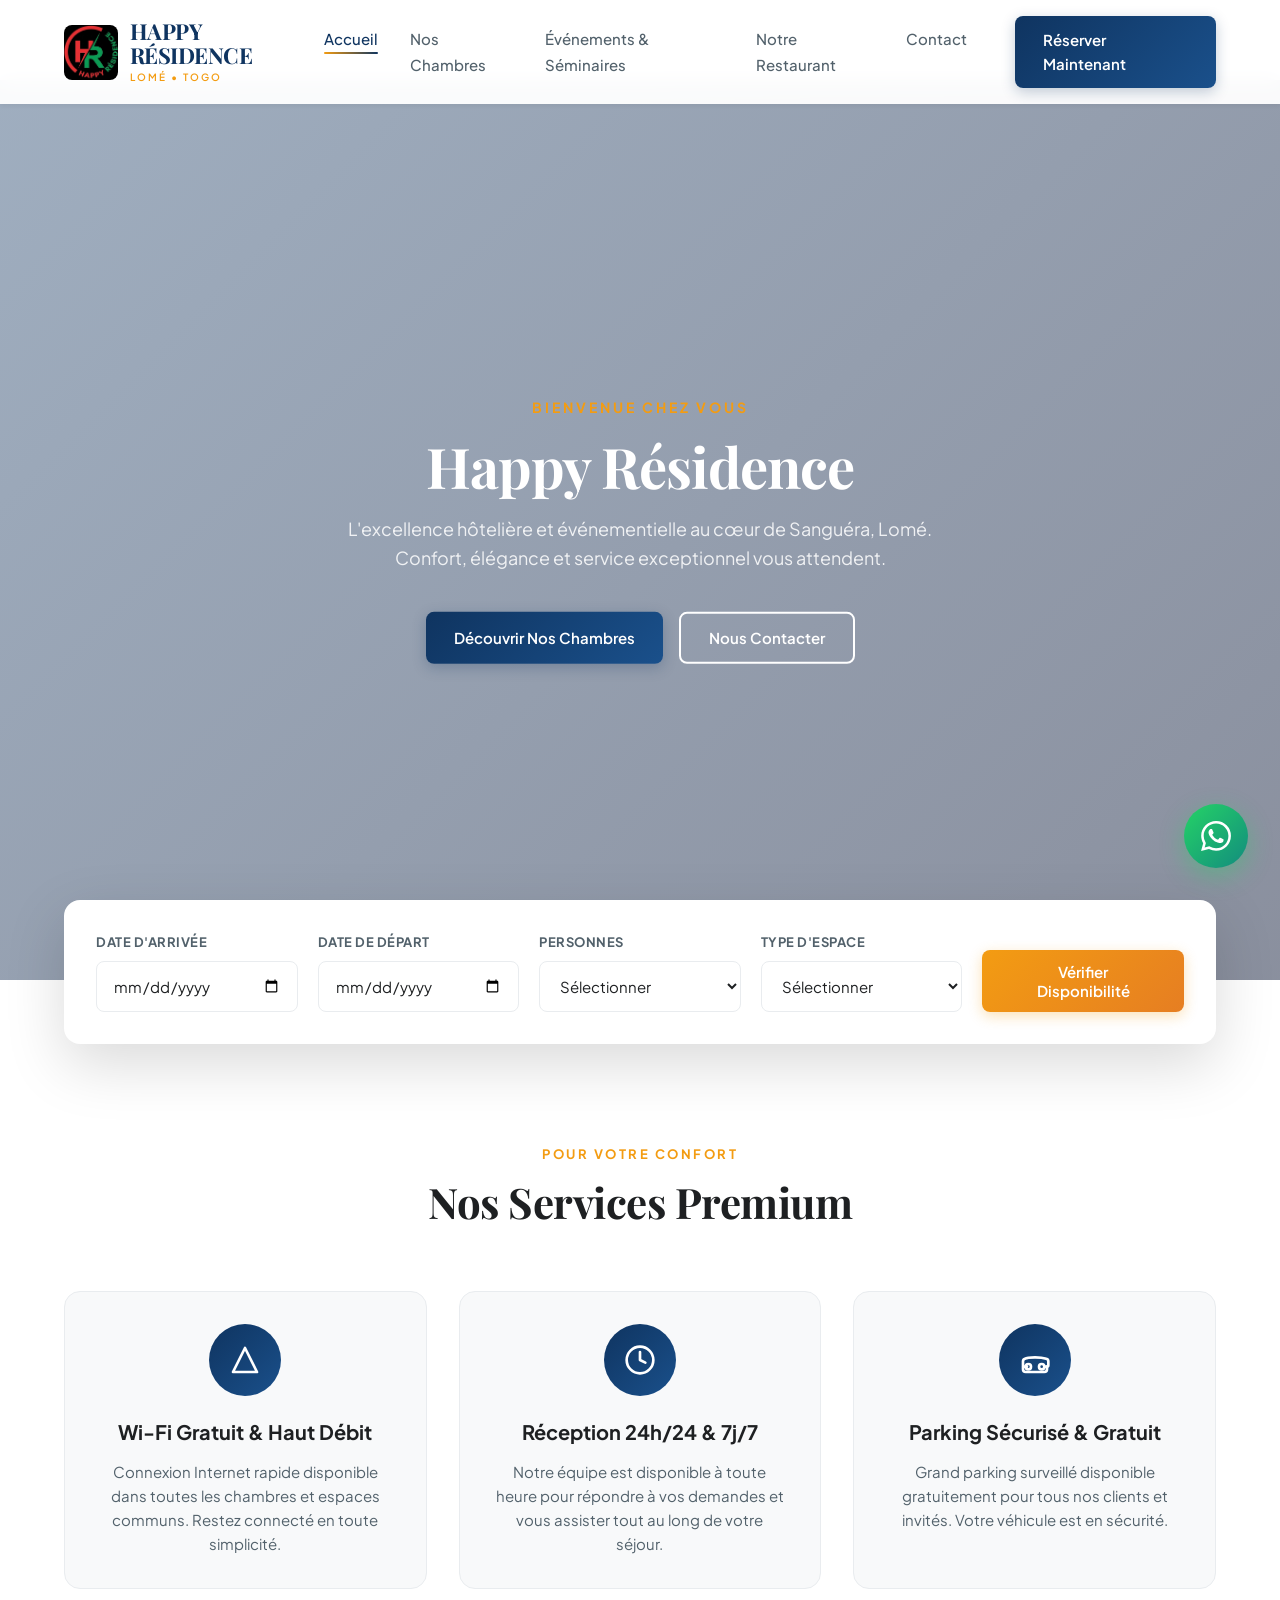
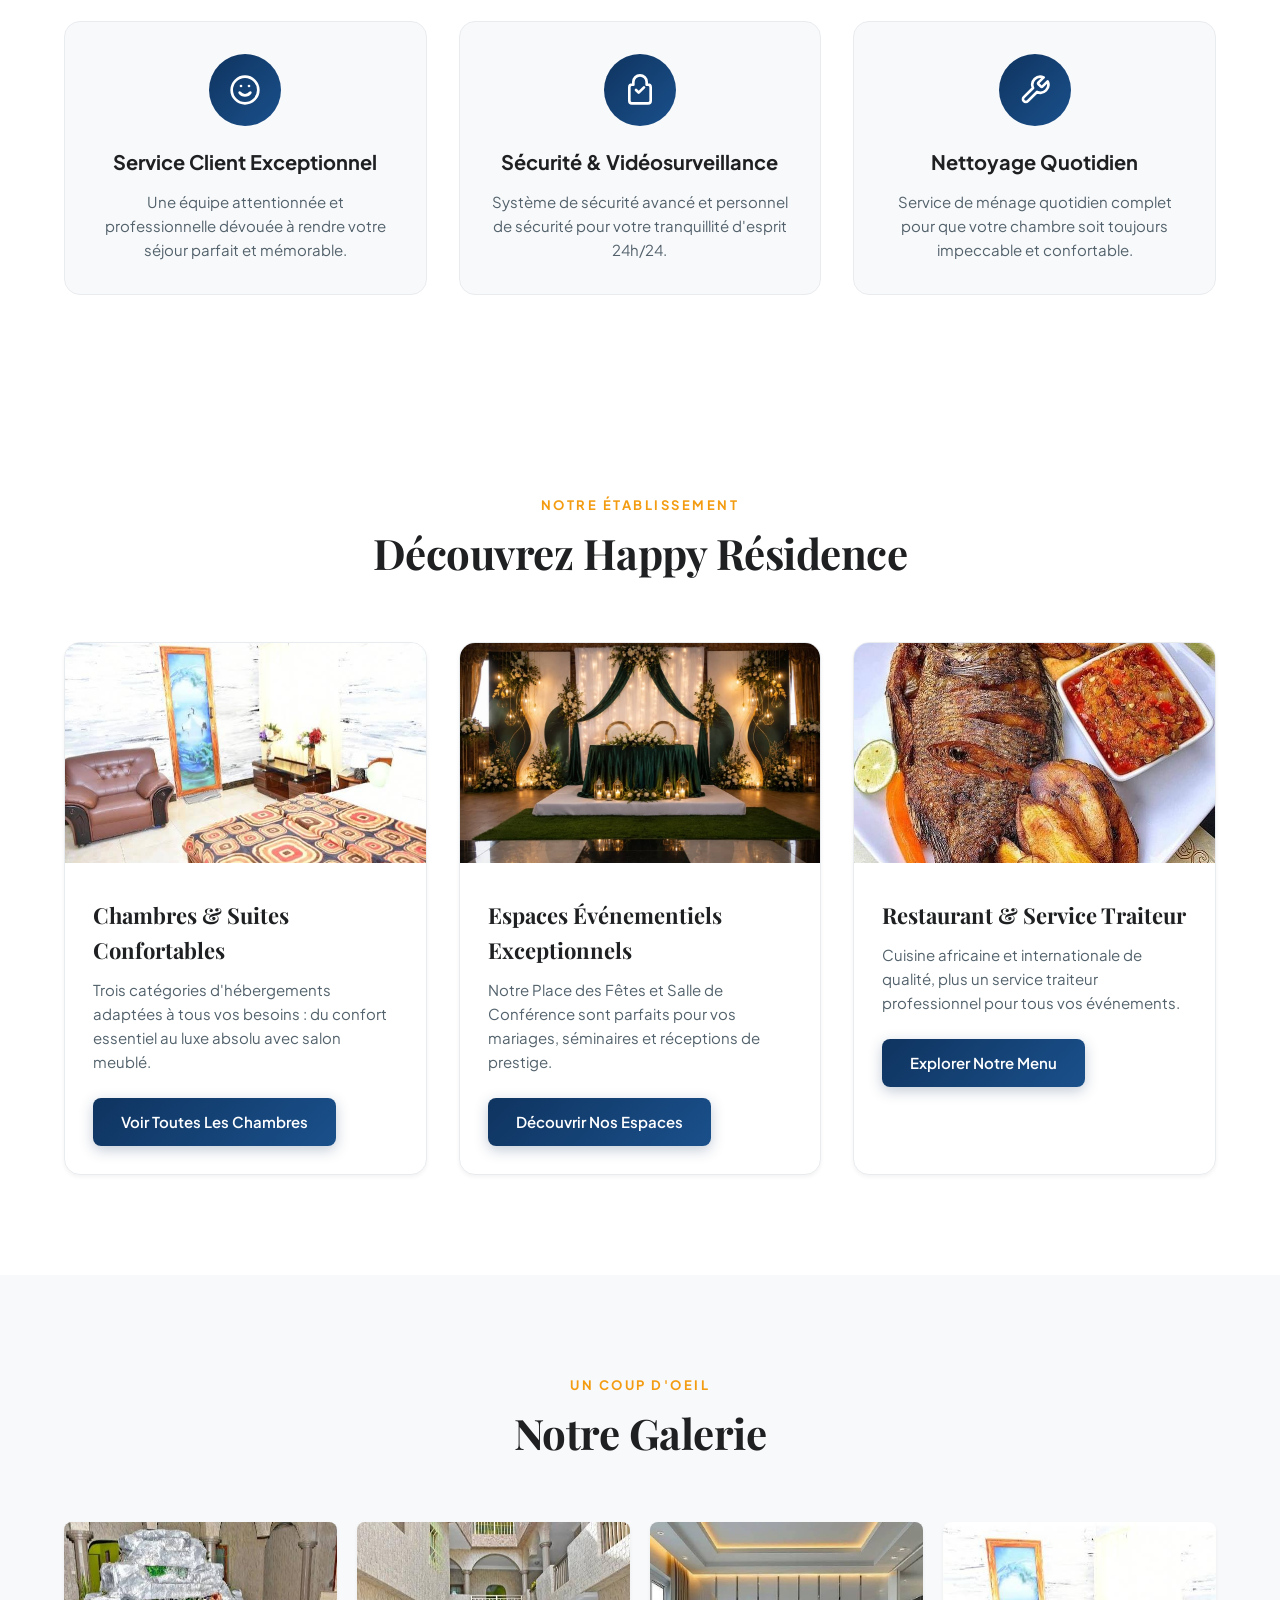
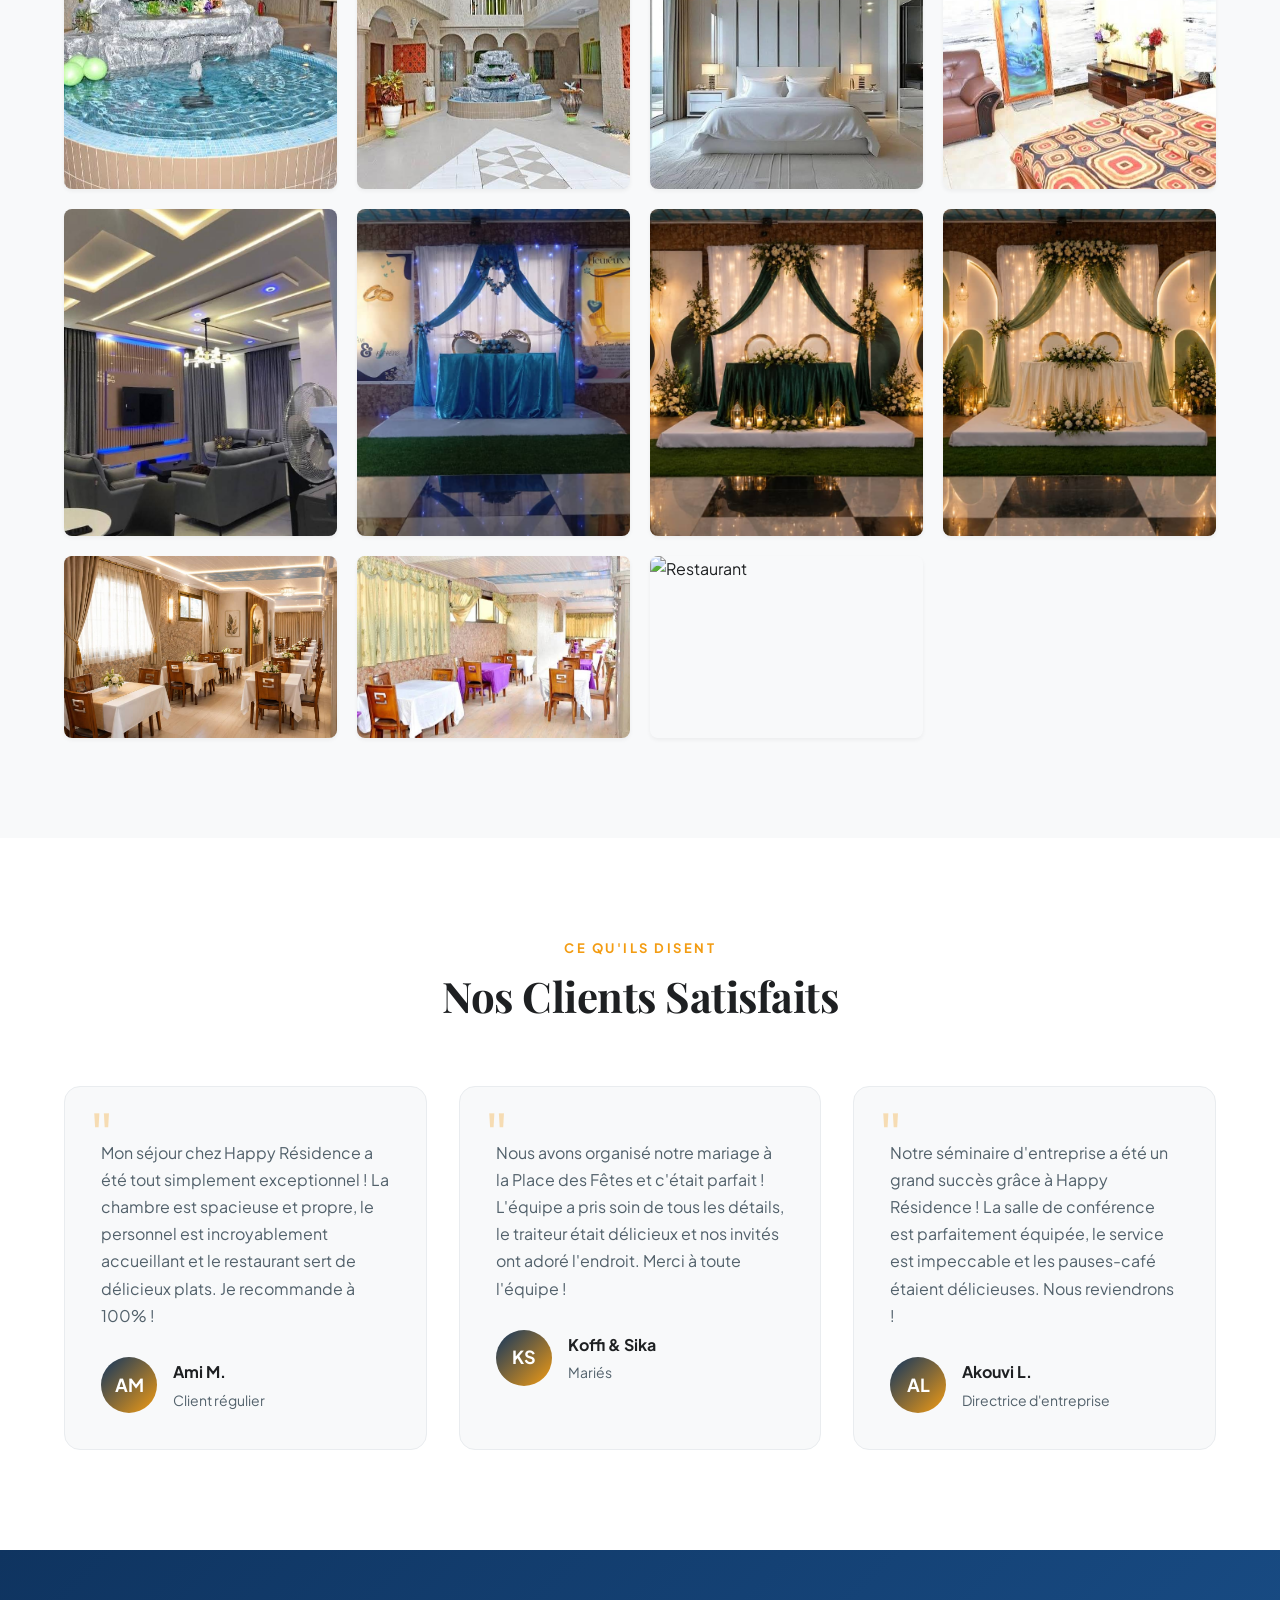
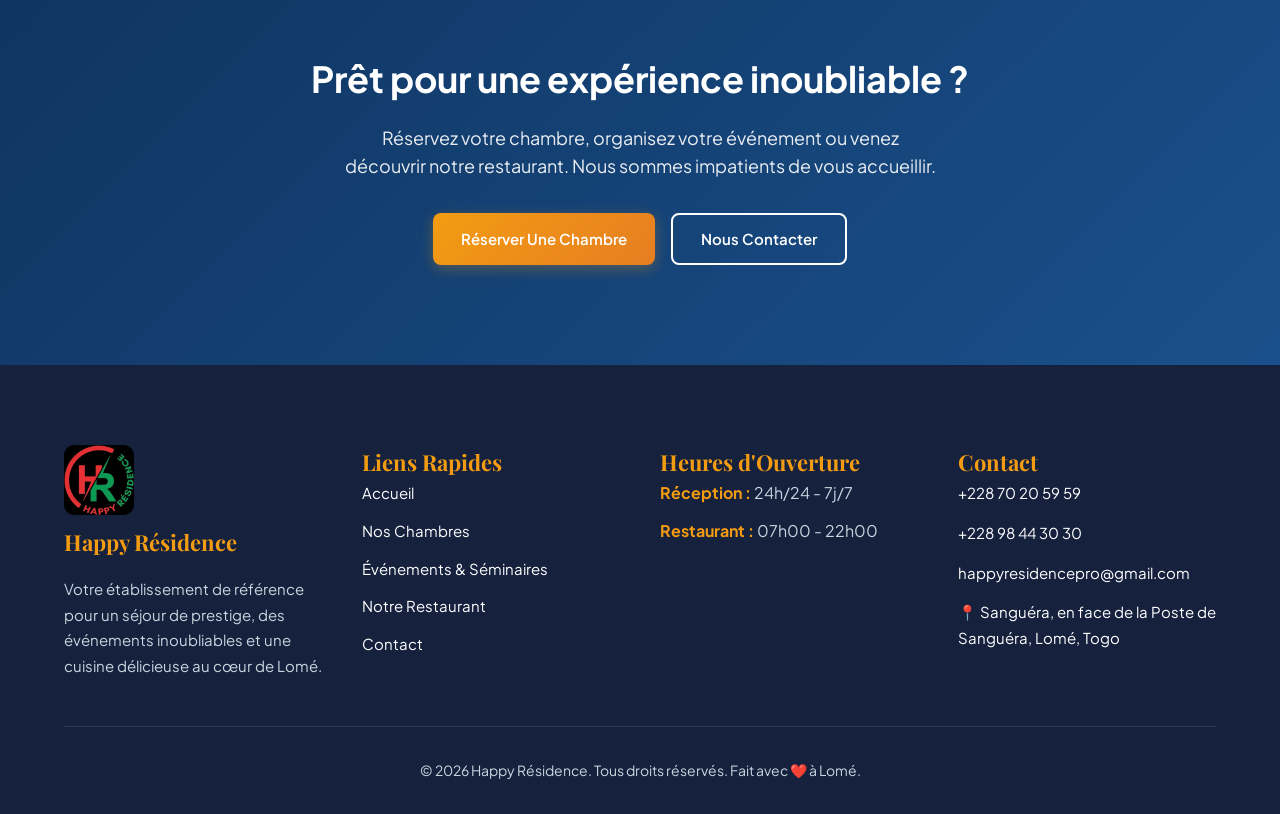
==== index.html @ ac266f94 "Initial commit: Happy Residence website project" ====
<!DOCTYPE html>
<html lang="fr">
<head>
    <meta charset="UTF-8">
    <meta name="viewport" content="width=device-width, initial-scale=1.0">
    <title>Happy Résidence - Hôtel & Complexe Événementiel | Lomé, Togo</title>
    <meta name="description" content="Happy Résidence : votre établissement de prestige à Lomé, Sanguéra. Chambres confortables, espaces événementiels, restaurant et traiteur professionnel.">
    
    <link rel="preconnect" href="https://fonts.googleapis.com">
    <link rel="preconnect" href="https://fonts.gstatic.com" crossorigin>
    <link href="https://fonts.googleapis.com/css2?family=Playfair+Display:wght@400;500;600;700&family=Plus+Jakarta+Sans:wght=300;400;500;600;700&display=swap" rel="stylesheet">
    
    <link rel="stylesheet" href="css/style.css">
    <link rel="stylesheet" href="css/responsive.css">
</head>
<body>
    <header class="header">
        <div class="container">
            <div class="header-content">
                <a href="index.html" class="logo">
                    <img src="img/logo.jpeg" alt="Happy Résidence Logo" class="logo-img">
                    <div class="logo-text">
                        <h1 class="logo-title">HAPPY RÉSIDENCE</h1>
                        <p class="logo-subtitle">LOMÉ • TOGO</p>
                    </div>
                </a>
                
                <nav class="nav">
                    <ul class="nav-list">
                        <li><a href="index.html" class="nav-link active">Accueil</a></li>
                        <li><a href="chambres.html" class="nav-link">Nos Chambres</a></li>
                        <li><a href="evenements.html" class="nav-link">Événements & Séminaires</a></li>
                        <li><a href="restaurant.html" class="nav-link">Notre Restaurant</a></li>
                        <li><a href="contact.html" class="nav-link">Contact</a></li>
                    </ul>
                    <a href="chambres.html" class="btn btn-primary">Réserver Maintenant</a>
                </nav>
                
                <button class="burger-btn" id="burgerBtn" aria-label="Menu">
                    <span></span>
                    <span></span>
                    <span></span>
                </button>
            </div>
        </div>
        
        <div class="mobile-menu" id="mobileMenu">
            <nav class="mobile-nav">
                <ul class="mobile-nav-list">
                    <li><a href="index.html" class="mobile-nav-link active">Accueil</a></li>
                    <li><a href="chambres.html" class="mobile-nav-link">Nos Chambres</a></li>
                    <li><a href="evenements.html" class="mobile-nav-link">Événements & Séminaires</a></li>
                    <li><a href="restaurant.html" class="mobile-nav-link">Notre Restaurant</a></li>
                    <li><a href="contact.html" class="mobile-nav-link">Contact</a></li>
                </ul>
                <a href="chambres.html" class="btn btn-primary mobile-cta">Réserver Maintenant</a>
            </nav>
        </div>
    </header>

    <section class="hero">
        <div class="hero-overlay"></div>
        <video autoplay muted loop playsinline class="hero-bg">
            <source src="video/videofont.mp4" type="video/mp4">
        </video>
        
        <div class="hero-content">
            <div class="container">
                <p class="hero-subtitle">Bienvenue chez vous</p>
                <h2 class="hero-title">Happy Résidence</h2>
                <p class="hero-description">L'excellence hôtelière et événementielle au cœur de Sanguéra, Lomé. Confort, élégance et service exceptionnel vous attendent.</p>
                <div class="hero-buttons">
                    <a href="chambres.html" class="btn btn-primary">Découvrir Nos Chambres</a>
                    <a href="contact.html" class="btn btn-outline light">Nous Contacter</a>
                </div>
            </div>
        </div>
    </section>

    <section class="booking-bar">
        <div class="container">
            <form id="bookingForm" class="booking-form">
                <div class="form-group">
                    <label for="arrival">Date d'arrivée</label>
                    <input type="date" id="arrival" name="arrival" required>
                </div>
                <div class="form-group">
                    <label for="departure">Date de départ</label>
                    <input type="date" id="departure" name="departure" required>
                </div>
                <div class="form-group">
                    <label for="guests">Personnes</label>
                    <select id="guests" name="guests" required>
                        <option value="">Sélectionner</option>
                        <option value="1">1 Adulte</option>
                        <option value="2">2 Adultes</option>
                        <option value="3">3 Adultes</option>
                        <option value="4">4 Adultes</option>
                        <option value="famille">Famille</option>
                    </select>
                </div>
                <div class="form-group">
                    <label for="spaceType">Type d'espace</label>
                    <select id="spaceType" name="spaceType" required>
                        <option value="">Sélectionner</option>
                        <option value="Chambre Ventilée">Chambre Ventilée</option>
                        <option value="Chambre Climatisée">Chambre Climatisée</option>
                        <option value="Salon Meublé">Salon Meublé</option>
                        <option value="Salle de Conférence">Salle de Conférence</option>
                        <option value="Place des Fêtes">Place des Fêtes</option>
                    </select>
                </div>
                <button type="submit" class="btn btn-accent">Vérifier Disponibilité</button>
            </form>
        </div>
    </section>

    <section class="services">
        <div class="container">
            <div class="section-header">
                <p class="section-subtitle">Pour votre confort</p>
                <h2 class="section-title">Nos Services Premium</h2>
            </div>
            
            <div class="services-grid">
                <article class="service-card fade-in">
                    <div class="service-icon-wrapper">
                        <svg class="service-icon-svg" viewBox="0 0 24 24" stroke-width="1.5" stroke-linecap="round" stroke-linejoin="round">
                            <path d="M12 3l9 18H3l9-18z"></path>
                        </svg>
                    </div>
                    <h3 class="service-title">Wi-Fi Gratuit & Haut Débit</h3>
                    <p class="service-text">Connexion Internet rapide disponible dans toutes les chambres et espaces communs. Restez connecté en toute simplicité.</p>
                </article>
                
                <article class="service-card fade-in">
                    <div class="service-icon-wrapper">
                        <svg class="service-icon-svg" viewBox="0 0 24 24" stroke-width="1.5" stroke-linecap="round" stroke-linejoin="round">
                            <circle cx="12" cy="12" r="10"></circle>
                            <polyline points="12 6 12 12 16 14"></polyline>
                        </svg>
                    </div>
                    <h3 class="service-title">Réception 24h/24 & 7j/7</h3>
                    <p class="service-text">Notre équipe est disponible à toute heure pour répondre à vos demandes et vous assister tout au long de votre séjour.</p>
                </article>
                
                <article class="service-card fade-in">
                    <div class="service-icon-wrapper">
                        <svg class="service-icon-svg" viewBox="0 0 24 24" stroke-width="1.5" stroke-linecap="round" stroke-linejoin="round">
                            <path d="M19 17h2c.6 0 1-.4 1-1v-3c0-.9-.7-1.7-1.5-1.9C18.7 10.5 16 10 12 10s-6.7.5-7.5 1.1c-.8.2-1.5 1-1.5 1.9v3c0 .6.4 1 1 1h2"></path>
                            <path d="M3 17v2c0 1.1.9 2 2 2h14c1.1 0 2-.9 2-2v-2"></path>
                            <circle cx="7" cy="17" r="2"></circle>
                            <circle cx="17" cy="17" r="2"></circle>
                        </svg>
                    </div>
                    <h3 class="service-title">Parking Sécurisé & Gratuit</h3>
                    <p class="service-text">Grand parking surveillé disponible gratuitement pour tous nos clients et invités. Votre véhicule est en sécurité.</p>
                </article>
                
                <article class="service-card fade-in">
                    <div class="service-icon-wrapper">
                        <svg class="service-icon-svg" viewBox="0 0 24 24" stroke-width="1.5" stroke-linecap="round" stroke-linejoin="round">
                            <circle cx="12" cy="12" r="10"></circle>
                            <path d="M8 14s1.5 2 4 2 4-2 4-2"></path>
                            <line x1="9" y1="9" x2="9.01" y2="9"></line>
                            <line x1="15" y1="9" x2="15.01" y2="9"></line>
                        </svg>
                    </div>
                    <h3 class="service-title">Service Client Exceptionnel</h3>
                    <p class="service-text">Une équipe attentionnée et professionnelle dévouée à rendre votre séjour parfait et mémorable.</p>
                </article>
                
                <article class="service-card fade-in">
                    <div class="service-icon-wrapper">
                        <svg class="service-icon-svg" viewBox="0 0 24 24" stroke-width="1.5" stroke-linecap="round" stroke-linejoin="round">
                            <path d="M18 8h-1V6c0-2.76-2.24-5-5-5S7 3.24 7 6v2H6c-1.1 0-2 .9-2 2v10c0 1.1.9 2 2 2h12c1.1 0 2-.9 2-2V10c0-1.1-.9-2-2-2z"></path>
                            <polyline points="9 12 11 14 15 10"></polyline>
                        </svg>
                    </div>
                    <h3 class="service-title">Sécurité & Vidéosurveillance</h3>
                    <p class="service-text">Système de sécurité avancé et personnel de sécurité pour votre tranquillité d'esprit 24h/24.</p>
                </article>
                
                <article class="service-card fade-in">
                    <div class="service-icon-wrapper">
                        <svg class="service-icon-svg" viewBox="0 0 24 24" stroke-width="1.5" stroke-linecap="round" stroke-linejoin="round">
                            <path d="M14.7 6.3a1 1 0 0 0 0 1.4l1.6 1.6a1 1 0 0 0 1.4 0l3.77-3.77a6 6 0 0 1-7.94 7.94l-6.91 6.91a2.12 2.12 0 0 1-3-3l6.91-6.91a6 6 0 0 1 7.94-7.94l-3.77 3.77z"></path>
                        </svg>
                    </div>
                    <h3 class="service-title">Nettoyage Quotidien</h3>
                    <p class="service-text">Service de ménage quotidien complet pour que votre chambre soit toujours impeccable et confortable.</p>
                </article>
            </div>
        </div>
    </section>

    <section class="home-features">
        <div class="container">
            <div class="section-header">
                <p class="section-subtitle">Notre établissement</p>
                <h2 class="section-title">Découvrez Happy Résidence</h2>
            </div>
            
            <div class="features-grid">
                <article class="feature-card fade-in">
                    <img src="img/galerie/chambre2.jpeg" alt="Hébergements confortables" class="feature-image" loading="lazy">
                    <div class="feature-content">
                        <h3 class="feature-title">Chambres & Suites Confortables</h3>
                        <p class="feature-description">Trois catégories d'hébergements adaptées à tous vos besoins : du confort essentiel au luxe absolu avec salon meublé.</p>
                        <a href="chambres.html" class="btn btn-primary">Voir Toutes Les Chambres</a>
                    </div>
                </article>

                <article class="feature-card fade-in">
                    <img src="img/galerie/place_deco2.jpeg" alt="Espaces événementiels" class="feature-image" loading="lazy">
                    <div class="feature-content">
                        <h3 class="feature-title">Espaces Événementiels Exceptionnels</h3>
                        <p class="feature-description">Notre Place des Fêtes et Salle de Conférence sont parfaits pour vos mariages, séminaires et réceptions de prestige.</p>
                        <a href="evenements.html" class="btn btn-primary">Découvrir Nos Espaces</a>
                    </div>
                </article>

                <article class="feature-card fade-in">
                    <img src="img/cuisine_afric/aloco+poisson.jpeg" alt="Restaurant et traiteur" class="feature-image" loading="lazy">
                    <div class="feature-content">
                        <h3 class="feature-title">Restaurant & Service Traiteur</h3>
                        <p class="feature-description">Cuisine africaine et internationale de qualité, plus un service traiteur professionnel pour tous vos événements.</p>
                        <a href="restaurant.html" class="btn btn-primary">Explorer Notre Menu</a>
                    </div>
                </article>
            </div>
        </div>
    </section>

    <section class="gallery-preview">
        <div class="container">
            <div class="section-header">
                <p class="section-subtitle">Un coup d'oeil</p>
                <h2 class="section-title">Notre Galerie</h2>
            </div>
            
            <div class="gallery-grid fade-in">
                <div class="gallery-item">
                    <img src="img/galerie/accueille1.jpeg" alt="Hall d'accueil" loading="lazy">
                </div>
                <div class="gallery-item">
                    <img src="img/galerie/accueille2.jpeg" alt="Vue intérieure" loading="lazy">
                </div>
                <div class="gallery-item">
                    <img src="img/galerie/chambre.jpeg" alt="Chambre simple" loading="lazy">
                </div>
                <div class="gallery-item">
                    <img src="img/galerie/chambre2.jpeg" alt="Chambre confort" loading="lazy">
                </div>
                <div class="gallery-item">
                    <img src="img/galerie/appart.jpeg" alt="Appartement" loading="lazy">
                </div>
                <div class="gallery-item">
                    <img src="img/galerie/place_deco.jpeg" alt="Espace décoré" loading="lazy">
                </div>
                <div class="gallery-item">
                    <img src="img/galerie/place_deco2.jpeg" alt="Espace événementiel" loading="lazy">
                </div>
                <div class="gallery-item">
                    <img src="img/galerie/place_deco3.jpeg" alt="Salle décorée" loading="lazy">
                </div>
                <div class="gallery-item">
                    <img src="img/galerie/place_deco4.jpeg" alt="Décoration événementiel" loading="lazy">
                </div>
                <div class="gallery-item">
                    <img src="img/galerie/place_event.jpeg" alt="Place des fêtes" loading="lazy">
                </div>
                <div class="gallery-item">
                    <img src="img/cuisine_afric/place_resto.jpeg" alt="Restaurant" loading="lazy">
                </div>
            </div>
        </div>
    </section>

    <section class="testimonials">
        <div class="container">
            <div class="section-header">
                <p class="section-subtitle">Ce qu'ils disent</p>
                <h2 class="section-title">Nos Clients Satisfaits</h2>
            </div>
            
            <div class="testimonials-grid">
                <article class="testimonial-card fade-in">
                    <div class="testimonial-quote">"</div>
                    <p class="testimonial-text">Mon séjour chez Happy Résidence a été tout simplement exceptionnel ! La chambre est spacieuse et propre, le personnel est incroyablement accueillant et le restaurant sert de délicieux plats. Je recommande à 100% !</p>
                    <div class="testimonial-author">
                        <div class="testimonial-avatar">AM</div>
                        <div class="testimonial-info">
                            <h4 class="testimonial-name">Ami M.</h4>
                            <p class="testimonial-role">Client régulier</p>
                        </div>
                    </div>
                </article>
                
                <article class="testimonial-card fade-in">
                    <div class="testimonial-quote">"</div>
                    <p class="testimonial-text">Nous avons organisé notre mariage à la Place des Fêtes et c'était parfait ! L'équipe a pris soin de tous les détails, le traiteur était délicieux et nos invités ont adoré l'endroit. Merci à toute l'équipe !</p>
                    <div class="testimonial-author">
                        <div class="testimonial-avatar">KS</div>
                        <div class="testimonial-info">
                            <h4 class="testimonial-name">Koffi & Sika</h4>
                            <p class="testimonial-role">Mariés</p>
                        </div>
                    </div>
                </article>
                
                <article class="testimonial-card fade-in">
                    <div class="testimonial-quote">"</div>
                    <p class="testimonial-text">Notre séminaire d'entreprise a été un grand succès grâce à Happy Résidence ! La salle de conférence est parfaitement équipée, le service est impeccable et les pauses-café étaient délicieuses. Nous reviendrons !</p>
                    <div class="testimonial-author">
                        <div class="testimonial-avatar">AL</div>
                        <div class="testimonial-info">
                            <h4 class="testimonial-name">Akouvi L.</h4>
                            <p class="testimonial-role">Directrice d'entreprise</p>
                        </div>
                    </div>
                </article>
            </div>
        </div>
    </section>

    <section class="cta-section">
        <div class="container">
            <div class="cta-content fade-in">
                <h2 class="cta-title">Prêt pour une expérience inoubliable ?</h2>
                <p class="cta-text">Réservez votre chambre, organisez votre événement ou venez découvrir notre restaurant. Nous sommes impatients de vous accueillir.</p>
                <div class="cta-buttons">
                    <a href="chambres.html" class="btn btn-accent">Réserver Une Chambre</a>
                    <a href="contact.html" class="btn btn-outline light">Nous Contacter</a>
                </div>
            </div>
        </div>
    </section>

    <footer class="footer">
        <div class="container">
            <div class="footer-grid">
                <div class="footer-col">
                    <a href="index.html" class="footer-logo-link">
                        <img src="img/logo.jpeg" alt="Happy Résidence Logo" class="footer-logo-img">
                        <h3 class="footer-title">Happy Résidence</h3>
                    </a>
                    <p class="footer-text">Votre établissement de référence pour un séjour de prestige, des événements inoubliables et une cuisine délicieuse au cœur de Lomé.</p>
                </div>

                <div class="footer-col">
                    <h3 class="footer-title">Liens Rapides</h3>
                    <ul class="footer-links">
                        <li><a href="index.html" class="footer-link">Accueil</a></li>
                        <li><a href="chambres.html" class="footer-link">Nos Chambres</a></li>
                        <li><a href="evenements.html" class="footer-link">Événements & Séminaires</a></li>
                        <li><a href="restaurant.html" class="footer-link">Notre Restaurant</a></li>
                        <li><a href="contact.html" class="footer-link">Contact</a></li>
                    </ul>
                </div>

                <div class="footer-col">
                    <h3 class="footer-title">Heures d'Ouverture</h3>
                    <ul class="footer-hours">
                        <li><strong>Réception :</strong> 24h/24 - 7j/7</li>
                        <li><strong>Restaurant :</strong> 07h00 - 22h00</li>
                    </ul>
                </div>

                <div class="footer-col">
                    <h3 class="footer-title">Contact</h3>
                    <ul class="footer-contact">
                        <li><a href="tel:+22870205959" class="footer-link">+228 70 20 59 59</a></li>
                        <li><a href="tel:+22898443030" class="footer-link">+228 98 44 30 30</a></li>
                        <li><a href="mailto:happyresidencepro@gmail.com" class="footer-link">happyresidencepro@gmail.com</a></li>
                        <li><a href="https://maps.app.goo.gl/DwYgNiYXTVV6hnTg8" class="footer-link" target="_blank">📍 Sanguéra, en face de la Poste de Sanguéra, Lomé, Togo</a></li>
                    </ul>
                </div>
            </div>

            <div class="footer-bottom">
                <p class="footer-copyright">&copy; 2026 Happy Résidence. Tous droits réservés. Fait avec ❤️ à Lomé.</p>
            </div>
        </div>
    </footer>

    <a href="https://wa.me/22870205959?text=Bonjour%20Happy%20R%C3%A9sidence%2C%20je%20souhaite%20vous%20contacter%20pour%20des%20informations." target="_blank" class="whatsapp-float" aria-label="Contactez-nous sur WhatsApp">
        <svg viewBox="0 0 24 24" fill="currentColor">
            <path d="M17.472 14.382c-.297-.149-1.758-.867-2.03-.967-.273-.099-.471-.148-.67.15-.197.297-.767.966-.94 1.164-.173.199-.347.223-.644.075-.297-.15-1.255-.463-2.39-1.475-.883-.788-1.48-1.761-1.653-2.059-.173-.297-.018-.458.13-.606.134-.133.298-.347.446-.52.149-.174.198-.298.298-.497.099-.198.05-.371-.025-.52-.075-.149-.669-1.612-.916-2.207-.242-.579-.487-.5-.669-.51-.173-.008-.371-.01-.57-.01-.198 0-.52.074-.792.372-.272.297-1.04 1.016-1.04 2.479 0 1.462 1.065 2.875 1.213 3.074.149.198 2.096 3.2 5.077 4.487.709.306 1.262.489 1.694.625.712.227 1.36.195 1.871.118.571-.085 1.758-.719 2.006-1.413.248-.694.248-1.289.173-1.413-.074-.124-.272-.198-.57-.347m-5.421 7.403h-.004a9.87 9.87 0 01-5.031-1.378l-.361-.214-3.741.982.998-3.648-.235-.374a9.86 9.86 0 01-1.51-5.26c.001-5.45 4.436-9.884 9.888-9.884 2.64 0 5.122 1.03 6.988 2.898a9.825 9.825 0 012.893 6.994c-.003 5.45-4.437 9.884-9.885 9.884m8.413-18.297A11.815 11.815 0 0012.05 0C5.495 0 .16 5.335.157 11.892c0 2.096.547 4.142 1.588 5.945L.057 24l6.305-1.654a11.882 11.882 0 005.683 1.448h.005c6.554 0 11.89-5.335 11.893-11.893a11.821 11.821 0 00-3.48-8.413z"></path>
        </svg>
    </a>

    <script src="js/main.js"></script>
    <script src="js/booking.js"></script>
</body>
</html>
---- css/style.css ----
:root {
    --primary-color: #0f3460;
    --secondary-color: #1a508b;
    --accent-color: #f39c12;
    --text-dark: #1e2022;
    --text-light: #52616b;
    --text-muted: #c9d6df;
    --bg-white: #ffffff;
    --bg-light: #f8f9fa;
    --bg-dark: #0f3460;
    --bg-footer: #16213e;
    --border-light: #e9ecef;
    --shadow-sm: 0 2px 4px rgba(0, 0, 0, 0.05);
    --shadow-md: 0 4px 12px rgba(0, 0, 0, 0.08);
    --shadow-lg: 0 10px 30px rgba(0, 0, 0, 0.12);
    --shadow-xl: 0 20px 60px rgba(0, 0, 0, 0.15);
    --transition: all 0.3s cubic-bezier(0.25, 0.46, 0.45, 0.94);
    --radius-sm: 4px;
    --radius-md: 8px;
    --radius-lg: 16px;
    --radius-xl: 24px;
}

* {
    margin: 0;
    padding: 0;
    box-sizing: border-box;
}

html {
    scroll-behavior: smooth;
}

body {
    font-family: 'Plus Jakarta Sans', -apple-system, BlinkMacSystemFont, 'Segoe UI', Roboto, Oxygen, Ubuntu, Cantarell, sans-serif;
    color: var(--text-dark);
    line-height: 1.6;
    background-color: var(--bg-white);
    -webkit-font-smoothing: antialiased;
    -moz-osx-font-smoothing: grayscale;
}

.container {
    max-width: 1200px;
    margin: 0 auto;
    padding: 0 24px;
}

/* Header Styles */
.header {
    position: fixed;
    top: 0;
    left: 0;
    right: 0;
    background-color: rgba(255, 255, 255, 0.95);
    backdrop-filter: blur(10px);
    -webkit-backdrop-filter: blur(10px);
    box-shadow: var(--shadow-sm);
    z-index: 1000;
    padding: 16px 0;
    transition: var(--transition);
}

.header.scrolled {
    box-shadow: var(--shadow-md);
    padding: 12px 0;
}

.header-content {
    display: flex;
    justify-content: space-between;
    align-items: center;
}

.logo {
    text-decoration: none;
    display: flex;
    align-items: center;
    gap: 12px;
}

.logo-img {
    width: 55px;
    height: 55px;
    object-fit: cover;
    border-radius: 8px;
}

.logo-text {
    display: flex;
    flex-direction: column;
}

.logo-title {
    font-family: 'Playfair Display', Georgia, serif;
    font-size: 22px;
    font-weight: 700;
    color: var(--primary-color);
    line-height: 1.1;
    letter-spacing: -0.5px;
}

.logo-subtitle {
    font-size: 10px;
    color: var(--accent-color);
    font-weight: 600;
    letter-spacing: 2px;
    text-transform: uppercase;
    margin-top: 2px;
}

.nav {
    display: flex;
    align-items: center;
    gap: 48px;
}

.nav-list {
    display: flex;
    list-style: none;
    gap: 32px;
}

.nav-link {
    text-decoration: none;
    color: var(--text-light);
    font-weight: 500;
    font-size: 15px;
    transition: var(--transition);
    position: relative;
}

.nav-link::after {
    content: '';
    position: absolute;
    bottom: -6px;
    left: 0;
    width: 0;
    height: 2px;
    background: linear-gradient(90deg, var(--accent-color), var(--primary-color));
    transition: var(--transition);
    border-radius: 2px;
}

.nav-link:hover,
.nav-link.active {
    color: var(--primary-color);
}

.nav-link:hover::after,
.nav-link.active::after {
    width: 100%;
}

/* Button Styles */
.btn {
    display: inline-flex;
    align-items: center;
    justify-content: center;
    gap: 8px;
    padding: 12px 28px;
    border-radius: var(--radius-md);
    font-weight: 600;
    font-size: 15px;
    text-decoration: none;
    transition: var(--transition);
    cursor: pointer;
    border: none;
    font-family: inherit;
    outline: none;
}

.btn-primary {
    background: linear-gradient(135deg, var(--primary-color), var(--secondary-color));
    color: var(--bg-white);
    box-shadow: 0 4px 14px rgba(15, 52, 96, 0.25);
}

.btn-primary:hover {
    transform: translateY(-2px);
    box-shadow: 0 8px 24px rgba(15, 52, 96, 0.35);
}

.btn-secondary {
    background-color: transparent;
    color: var(--bg-white);
    border: 2px solid var(--bg-white);
}

.btn-secondary:hover {
    background-color: var(--bg-white);
    color: var(--primary-color);
    transform: translateY(-2px);
}

.btn-accent {
    background: linear-gradient(135deg, var(--accent-color), #e67e22);
    color: var(--bg-white);
    box-shadow: 0 4px 14px rgba(243, 156, 18, 0.3);
}

.btn-accent:hover {
    transform: translateY(-2px);
    box-shadow: 0 8px 24px rgba(243, 156, 18, 0.4);
}

.btn-outline {
    background-color: transparent;
    color: var(--primary-color);
    border: 2px solid var(--primary-color);
}

.btn-outline:hover {
    background-color: var(--primary-color);
    color: var(--bg-white);
    transform: translateY(-2px);
}

/* Mobile Menu */
.burger-btn {
    display: none;
    flex-direction: column;
    gap: 6px;
    background: none;
    border: none;
    cursor: pointer;
    padding: 8px;
    z-index: 1001;
}

.burger-btn span {
    width: 26px;
    height: 3px;
    background-color: var(--primary-color);
    border-radius: 2px;
    transition: var(--transition);
}

.burger-btn.active span:nth-child(1) {
    transform: rotate(45deg) translate(6px, 6px);
}

.burger-btn.active span:nth-child(2) {
    opacity: 0;
}

.burger-btn.active span:nth-child(3) {
    transform: rotate(-45deg) translate(6px, -6px);
}

.mobile-menu {
    display: none;
    position: fixed;
    top: 0;
    left: 0;
    right: 0;
    bottom: 0;
    background-color: var(--bg-white);
    z-index: 999;
    padding: 100px 32px 40px;
    transform: translateX(100%);
    transition: transform 0.4s cubic-bezier(0.25, 0.46, 0.45, 0.94);
}

.mobile-menu.active {
    transform: translateX(0);
}

.mobile-nav-list {
    list-style: none;
    display: flex;
    flex-direction: column;
    gap: 24px;
    margin-bottom: 48px;
}

.mobile-nav-link {
    text-decoration: none;
    color: var(--text-dark);
    font-size: 20px;
    font-weight: 600;
    transition: var(--transition);
}

.mobile-nav-link:hover,
.mobile-nav-link.active {
    color: var(--primary-color);
}

.mobile-cta {
    width: 100%;
}

/* Hero Section */
.hero {
    position: relative;
    height: 100vh;
    min-height: 640px;
    overflow: hidden;
    margin-top: 80px;
}

.hero-bg {
    width: 100%;
    height: 100%;
    object-fit: cover;
    position: absolute;
    top: 0;
    left: 0;
    pointer-events: none;
}

.hero-overlay {
    position: absolute;
    top: 0;
    left: 0;
    right: 0;
    bottom: 0;
    background: linear-gradient(135deg, rgba(15, 52, 96, 0.4) 0%, rgba(22, 33, 62, 0.5) 100%);
    z-index: 1;
}

.hero-content {
    position: absolute;
    top: 50%;
    left: 50%;
    transform: translate(-50%, -50%);
    z-index: 2;
    text-align: center;
    color: var(--bg-white);
    width: 100%;
    padding: 0 24px;
}

.hero-subtitle {
    font-size: 14px;
    color: var(--accent-color);
    font-weight: 700;
    letter-spacing: 3px;
    text-transform: uppercase;
    margin-bottom: 16px;
}

.hero-title {
    font-family: 'Playfair Display', Georgia, serif;
    font-size: 56px;
    font-weight: 700;
    margin-bottom: 16px;
    line-height: 1.15;
    letter-spacing: -1px;
}

.hero-description {
    font-size: 18px;
    margin-bottom: 40px;
    font-weight: 400;
    color: rgba(255, 255, 255, 0.85);
    max-width: 600px;
    margin-left: auto;
    margin-right: auto;
}

.hero-buttons {
    display: flex;
    gap: 16px;
    justify-content: center;
    flex-wrap: wrap;
}

/* Page Header */
.page-header {
    position: relative;
    height: 420px;
    overflow: hidden;
    margin-top: 80px;
}

.page-header-bg {
    width: 100%;
    height: 100%;
    object-fit: cover;
}

.page-header-overlay {
    position: absolute;
    top: 0;
    left: 0;
    right: 0;
    bottom: 0;
    background: linear-gradient(135deg, rgba(15, 52, 96, 0.85) 0%, rgba(22, 33, 62, 0.92) 100%);
    z-index: 1;
}

.page-header-content {
    position: absolute;
    top: 50%;
    left: 50%;
    transform: translate(-50%, -50%);
    z-index: 2;
    text-align: center;
    color: var(--bg-white);
    width: 100%;
    padding: 0 24px;
}

.page-title {
    font-family: 'Playfair Display', Georgia, serif;
    font-size: 48px;
    font-weight: 700;
    margin-bottom: 12px;
    line-height: 1.2;
    letter-spacing: -1px;
}

.page-subtitle {
    font-size: 18px;
    color: rgba(255, 255, 255, 0.85);
    font-weight: 500;
}

/* Booking Bar */
.booking-bar {
    position: relative;
    margin-top: -80px;
    z-index: 10;
}

.booking-form {
    background-color: var(--bg-white);
    padding: 32px;
    border-radius: var(--radius-lg);
    box-shadow: var(--shadow-xl);
    display: grid;
    grid-template-columns: repeat(5, 1fr);
    gap: 20px;
    align-items: end;
}

.form-group {
    display: flex;
    flex-direction: column;
    gap: 8px;
}

.form-group label {
    font-size: 13px;
    font-weight: 700;
    color: var(--text-light);
    text-transform: uppercase;
    letter-spacing: 0.5px;
}

.form-group input,
.form-group select {
    padding: 14px 16px;
    border: 1.5px solid var(--border-light);
    border-radius: var(--radius-md);
    font-family: inherit;
    font-size: 15px;
    color: var(--text-dark);
    transition: var(--transition);
    background-color: var(--bg-white);
}

.form-group input:focus,
.form-group select:focus {
    outline: none;
    border-color: var(--primary-color);
    box-shadow: 0 0 0 4px rgba(15, 52, 96, 0.08);
}

/* Sections */
.rooms,
.events,
.restaurant,
.home-features,
.contact-section {
    padding: 100px 0;
}

.events,
.restaurant {
    background-color: var(--bg-light);
}

.section-header {
    text-align: center;
    margin-bottom: 64px;
}

.section-subtitle {
    font-size: 13px;
    color: var(--accent-color);
    font-weight: 700;
    letter-spacing: 2.5px;
    text-transform: uppercase;
    margin-bottom: 12px;
}

.section-title {
    font-family: 'Playfair Display', Georgia, serif;
    font-size: 42px;
    font-weight: 700;
    color: var(--text-dark);
    line-height: 1.2;
    letter-spacing: -0.5px;
}

/* Features Grid */
.features-grid {
    display: grid;
    grid-template-columns: repeat(3, 1fr);
    gap: 32px;
}

.feature-card {
    background-color: var(--bg-white);
    border-radius: var(--radius-lg);
    overflow: hidden;
    box-shadow: var(--shadow-sm);
    transition: var(--transition);
    border: 1px solid var(--border-light);
}

.feature-card:hover {
    transform: translateY(-8px);
    box-shadow: var(--shadow-lg);
}

.feature-image {
    width: 100%;
    height: 220px;
    object-fit: cover;
}

.feature-content {
    padding: 28px;
}

.feature-title {
    font-family: 'Playfair Display', Georgia, serif;
    font-size: 22px;
    font-weight: 700;
    margin-bottom: 10px;
    color: var(--text-dark);
}

.feature-description {
    color: var(--text-light);
    margin-bottom: 24px;
    line-height: 1.6;
    font-size: 15px;
}

/* Services Section */
.services {
    padding: 100px 0;
    background-color: var(--bg-white);
}

.services-grid {
    display: grid;
    grid-template-columns: repeat(3, 1fr);
    gap: 32px;
}

.service-card {
    background-color: var(--bg-light);
    padding: 32px;
    border-radius: var(--radius-lg);
    text-align: center;
    transition: var(--transition);
    border: 1px solid var(--border-light);
}

.service-card:hover {
    transform: translateY(-8px);
    box-shadow: var(--shadow-lg);
}

.service-icon-wrapper {
    width: 72px;
    height: 72px;
    background: linear-gradient(135deg, var(--primary-color), var(--secondary-color));
    border-radius: 50%;
    display: flex;
    align-items: center;
    justify-content: center;
    margin: 0 auto 20px;
}

.service-icon-svg {
    width: 32px;
    height: 32px;
    stroke: var(--bg-white);
    stroke-width: 2;
    fill: none;
}

.service-title {
    font-family: var(--font-heading);
    font-size: 20px;
    font-weight: 700;
    color: var(--text-dark);
    margin-bottom: 12px;
}

.service-text {
    color: var(--text-light);
    font-size: 15px;
    line-height: 1.6;
}

/* Gallery Preview Section */
.gallery-preview {
    padding: 100px 0;
    background-color: var(--bg-light);
}

.gallery-grid {
    display: grid;
    grid-template-columns: repeat(auto-fill, minmax(250px, 1fr));
    gap: 20px;
}

.gallery-item {
    border-radius: var(--radius-md);
    overflow: hidden;
    box-shadow: var(--shadow-sm);
    transition: var(--transition);
}

.gallery-item:hover {
    transform: scale(1.03);
    box-shadow: var(--shadow-md);
}

.gallery-item img {
    width: 100%;
    height: 100%;
    object-fit: cover;
    display: block;
}

/* Testimonials Section */
.testimonials {
    padding: 100px 0;
    background-color: var(--bg-white);
}

.testimonials-grid {
    display: grid;
    grid-template-columns: repeat(3, 1fr);
    gap: 32px;
}

.testimonial-card {
    background-color: var(--bg-light);
    padding: 36px;
    border-radius: var(--radius-lg);
    position: relative;
    border: 1px solid var(--border-light);
}

.testimonial-quote {
    font-family: var(--font-heading);
    font-size: 64px;
    color: var(--accent-color);
    line-height: 1;
    position: absolute;
    top: 16px;
    left: 24px;
    opacity: 0.3;
}

.testimonial-text {
    color: var(--text-light);
    font-size: 16px;
    line-height: 1.7;
    margin-bottom: 28px;
    padding-top: 16px;
}

.testimonial-author {
    display: flex;
    align-items: center;
    gap: 16px;
}

.testimonial-avatar {
    width: 56px;
    height: 56px;
    background: linear-gradient(135deg, var(--primary-color), var(--accent-color));
    border-radius: 50%;
    display: flex;
    align-items: center;
    justify-content: center;
    color: var(--bg-white);
    font-weight: 700;
    font-size: 18px;
}

.testimonial-name {
    font-size: 16px;
    font-weight: 700;
    color: var(--text-dark);
    margin-bottom: 4px;
}

.testimonial-role {
    font-size: 14px;
    color: var(--text-light);
}

/* CTA Section */
.cta-section {
    padding: 100px 0;
    background: linear-gradient(135deg, var(--primary-color), var(--secondary-color));
}

.cta-content {
    text-align: center;
    color: var(--bg-white);
}

.cta-title {
    font-family: var(--font-heading);
    font-size: 36px;
    font-weight: 700;
    margin-bottom: 16px;
}

.cta-text {
    font-size: 18px;
    color: rgba(255, 255, 255, 0.9);
    margin-bottom: 32px;
    max-width: 600px;
    margin-left: auto;
    margin-right: auto;
}

.cta-buttons {
    display: flex;
    gap: 16px;
    justify-content: center;
    flex-wrap: wrap;
}

.btn-outline.light {
    border-color: var(--bg-white);
    color: var(--bg-white);
}

.btn-outline.light:hover {
    background-color: var(--bg-white);
    color: var(--primary-color);
}

/* Menu Section */
.menu-section {
    margin-bottom: 5rem;
}

.menu-section-header {
    display: flex;
    align-items: center;
    gap: 1.5rem;
    margin-bottom: 2rem;
}

.menu-section-icon-wrapper {
    width: 4rem;
    height: 4rem;
    background: linear-gradient(135deg, var(--primary-color), var(--secondary-color));
    border-radius: 12px;
    display: flex;
    align-items: center;
    justify-content: center;
    flex-shrink: 0;
}

.menu-section-icon-svg {
    width: 2rem;
    height: 2rem;
    stroke: var(--bg-white);
    fill: none;
}

.menu-section-title {
    font-family: var(--font-heading);
    font-size: 1.75rem;
    font-weight: 700;
    color: var(--text-dark);
    margin-bottom: 0.25rem;
}

.menu-section-desc {
    color: var(--text-light);
    font-size: 1rem;
}

.menu-items-grid {
    display: grid;
    grid-template-columns: repeat(auto-fit, minmax(280px, 1fr));
    gap: 1.5rem;
}

.menu-item-card {
    background-color: var(--bg-white);
    border-radius: 16px;
    overflow: hidden;
    box-shadow: var(--shadow-sm);
    transition: var(--transition);
    border: 1px solid var(--border-light);
}

.menu-item-card:hover {
    transform: translateY(-6px);
    box-shadow: var(--shadow-md);
}

.menu-item-img {
    width: 100%;
    height: 200px;
    object-fit: cover;
}

.menu-item-card-content {
    padding: 1.5rem;
}

.menu-item-card-header {
    display: flex;
    justify-content: space-between;
    align-items: flex-start;
    margin-bottom: 0.75rem;
    gap: 1rem;
}

.menu-item-card-header h4 {
    font-family: var(--font-heading);
    font-size: 1.125rem;
    font-weight: 700;
    color: var(--text-dark);
}

.menu-item-card-price {
    font-size: 1.125rem;
    font-weight: 700;
    color: var(--accent-color);
    white-space: nowrap;
}

.menu-item-card-desc {
    color: var(--text-light);
    font-size: 0.9375rem;
    line-height: 1.5;
}

/* Rooms Grid */
.rooms-grid,
.events-grid {
    display: grid;
    grid-template-columns: repeat(3, 1fr);
    gap: 32px;
}

.room-card,
.event-card {
    background-color: var(--bg-white);
    border-radius: var(--radius-lg);
    overflow: hidden;
    box-shadow: var(--shadow-sm);
    transition: var(--transition);
    border: 1px solid var(--border-light);
}

.room-card:hover,
.event-card:hover {
    transform: translateY(-8px);
    box-shadow: var(--shadow-lg);
}

.room-image,
.event-image {
    width: 100%;
    height: 240px;
    object-fit: cover;
}

.room-content,
.event-content {
    padding: 28px;
}

.room-title,
.event-title {
    font-family: 'Playfair Display', Georgia, serif;
    font-size: 24px;
    font-weight: 700;
    margin-bottom: 8px;
    color: var(--text-dark);
}

.room-description,
.event-description {
    color: var(--text-light);
    margin-bottom: 20px;
    line-height: 1.6;
    font-size: 15px;
}

.room-price {
    margin-bottom: 16px;
    padding: 16px;
    background: linear-gradient(135deg, rgba(15, 52, 96, 0.05), rgba(26, 80, 139, 0.05));
    border-radius: var(--radius-md);
    border-left: 4px solid var(--accent-color);
}

.price-main {
    font-size: 28px;
    font-weight: 700;
    color: var(--primary-color);
}

.price-label {
    font-size: 14px;
    color: var(--text-light);
    font-weight: 500;
}

.room-short-stay {
    font-size: 13px;
    color: var(--text-light);
    margin-bottom: 24px;
    padding: 14px;
    background-color: var(--bg-light);
    border-radius: var(--radius-md);
    line-height: 1.7;
}

.event-price {
    font-size: 15px;
    font-weight: 600;
    color: var(--accent-color);
    margin-bottom: 24px;
    padding: 14px;
    background: linear-gradient(135deg, rgba(243, 156, 18, 0.1), rgba(230, 126, 34, 0.1));
    border-radius: var(--radius-md);
    display: inline-block;
}

.events-grid {
    grid-template-columns: repeat(2, 1fr);
}

/* Restaurant Section */
.restaurant-intro {
    text-align: center;
    font-size: 18px;
    color: var(--text-light);
    margin-bottom: 56px;
    max-width: 700px;
    margin-left: auto;
    margin-right: auto;
}

.menu-container {
    display: grid;
    grid-template-columns: repeat(2, 1fr);
    gap: 24px;
}

.menu-section {
    background-color: var(--bg-white);
    padding: 36px;
    border-radius: var(--radius-lg);
    box-shadow: var(--shadow-sm);
    border: 1px solid var(--border-light);
    transition: var(--transition);
}

.menu-section:hover {
    transform: translateY(-4px);
    box-shadow: var(--shadow-md);
}

.menu-category {
    font-family: 'Playfair Display', Georgia, serif;
    font-size: 24px;
    font-weight: 700;
    color: var(--primary-color);
    margin-bottom: 20px;
    padding-bottom: 12px;
    border-bottom: 2px solid var(--accent-color);
    display: inline-block;
}

.menu-item {
    font-size: 16px;
    color: var(--text-dark);
    margin-bottom: 12px;
    line-height: 1.6;
}

.menu-price {
    font-size: 15px;
    font-weight: 700;
    color: var(--accent-color);
    margin-bottom: 8px;
}

.menu-price.small {
    font-size: 14px;
    color: var(--text-light);
}

/* Contact Section */
.contact-grid {
    display: grid;
    grid-template-columns: 1fr 1.3fr;
    gap: 64px;
}

.contact-info-title,
.contact-form-title {
    font-family: 'Playfair Display', Georgia, serif;
    font-size: 36px;
    font-weight: 700;
    color: var(--text-dark);
    margin-bottom: 40px;
    line-height: 1.2;
}

.contact-item {
    display: flex;
    gap: 20px;
    margin-bottom: 32px;
    padding: 20px;
    background-color: var(--bg-light);
    border-radius: var(--radius-md);
    transition: var(--transition);
}

.contact-item:hover {
    background-color: rgba(15, 52, 96, 0.05);
}

.contact-icon-wrapper {
    width: 48px;
    height: 48px;
    background: linear-gradient(135deg, var(--primary-color), var(--secondary-color));
    border-radius: var(--radius-md);
    display: flex;
    align-items: center;
    justify-content: center;
    flex-shrink: 0;
}

.contact-icon-svg {
    width: 24px;
    height: 24px;
    stroke: var(--bg-white);
    stroke-width: 2;
    fill: none;
}

.contact-details {
    flex: 1;
}

.contact-item-title {
    font-size: 16px;
    font-weight: 700;
    color: var(--text-dark);
    margin-bottom: 6px;
}

.contact-item-text {
    color: var(--text-light);
    line-height: 1.6;
    font-size: 15px;
}

.contact-link {
    color: var(--primary-color);
    text-decoration: none;
    transition: var(--transition);
    font-weight: 500;
}

.contact-link:hover {
    color: var(--secondary-color);
}

.contact-buttons {
    margin-top: 24px;
    display: flex;
    flex-direction: column;
    gap: 12px;
}

.btn-full {
    width: 100%;
}

.contact-form {
    background-color: var(--bg-white);
    padding: 40px;
    border-radius: var(--radius-lg);
    box-shadow: var(--shadow-md);
    border: 1px solid var(--border-light);
}

.form-row {
    display: grid;
    grid-template-columns: 1fr 1fr;
    gap: 20px;
}

.contact-form .form-group input,
.contact-form .form-group select,
.contact-form .form-group textarea {
    width: 100%;
    padding: 14px 16px;
    border: 1.5px solid var(--border-light);
    border-radius: var(--radius-md);
    font-family: inherit;
    font-size: 15px;
    background-color: var(--bg-white);
    color: var(--text-dark);
    transition: var(--transition);
}

.contact-form .form-group textarea {
    resize: vertical;
    min-height: 120px;
}

.contact-form .form-group input:focus,
.contact-form .form-group select:focus,
.contact-form .form-group textarea:focus {
    outline: none;
    border-color: var(--primary-color);
    box-shadow: 0 0 0 4px rgba(15, 52, 96, 0.08);
}

/* Google Maps */
.map-container {
    width: 100%;
    height: 400px;
    border-radius: var(--radius-lg);
    overflow: hidden;
    box-shadow: var(--shadow-md);
    margin-top: 32px;
}

.map-container iframe {
    width: 100%;
    height: 100%;
    border: 0;
}

/* Footer */
.footer {
    background-color: var(--bg-footer);
    color: var(--text-muted);
    padding: 80px 0 32px;
}

.footer-grid {
    display: grid;
    grid-template-columns: repeat(auto-fit, minmax(250px, 1fr));
    gap: 40px;
    margin-bottom: 48px;
}

.footer-links,
.footer-hours {
    list-style: none;
}

.footer-links li,
.footer-hours li {
    margin-bottom: 12px;
}

.footer-hours strong {
    color: var(--accent-color);
}

.footer-logo-link {
    text-decoration: none;
    display: flex;
    flex-direction: column;
    align-items: flex-start;
    gap: 10px;
    margin-bottom: 16px;
}

.footer-logo-img {
    width: 70px;
    height: 70px;
    object-fit: cover;
    border-radius: 10px;
}

.footer-title {
    font-family: 'Playfair Display', Georgia, serif;
    font-size: 22px;
    font-weight: 700;
    margin-bottom: 0;
    color: var(--accent-color);
}

.footer-text {
    color: var(--text-muted);
    font-size: 15px;
    line-height: 1.7;
}

.footer-contact {
    list-style: none;
}

.footer-contact li {
    margin-bottom: 14px;
}

.footer-link {
    color: var(--bg-white);
    text-decoration: none;
    transition: var(--transition);
    font-size: 15px;
}

.footer-link:hover {
    color: var(--accent-color);
}

.footer-address {
    color: var(--text-muted);
    font-size: 15px;
    line-height: 1.7;
}

.footer-bottom {
    padding-top: 32px;
    border-top: 1px solid rgba(255, 255, 255, 0.1);
    text-align: center;
}

.footer-copyright {
    color: var(--text-muted);
    font-size: 14px;
}

/* WhatsApp Float */
.whatsapp-float {
    position: fixed;
    bottom: 32px;
    right: 32px;
    width: 64px;
    height: 64px;
    background: linear-gradient(135deg, #25d366, #128c7e);
    color: white;
    border-radius: 50%;
    display: flex;
    align-items: center;
    justify-content: center;
    box-shadow: 0 8px 24px rgba(37, 211, 102, 0.4);
    z-index: 998;
    transition: var(--transition);
    text-decoration: none;
}

.whatsapp-float:hover {
    transform: scale(1.1);
    box-shadow: 0 12px 32px rgba(37, 211, 102, 0.5);
}

.whatsapp-float svg {
    width: 30px;
    height: 30px;
}

/* Animations */
.fade-in {
    opacity: 0;
    transform: translateY(30px);
    transition: opacity 0.6s cubic-bezier(0.25, 0.46, 0.45, 0.94), transform 0.6s cubic-bezier(0.25, 0.46, 0.45, 0.94);
}

.fade-in.visible {
    opacity: 1;
    transform: translateY(0);
}

/* Catering Info */
.catering-info {
    text-align: center;
    padding: 48px;
    background: linear-gradient(135deg, rgba(15, 52, 96, 0.05), rgba(26, 80, 139, 0.05));
    border-radius: var(--radius-lg);
    margin-top: 4rem;
    border: 1px solid var(--border-light);
}

.catering-title {
    font-family: 'Playfair Display', Georgia, serif;
    font-size: 28px;
    font-weight: 700;
    color: var(--text-dark);
    margin-bottom: 16px;
}

.catering-text {
    color: var(--text-light);
    font-size: 16px;
    line-height: 1.7;
    margin-bottom: 24px;
    max-width: 600px;
    margin-left: auto;
    margin-right: auto;
}

.btn-small {
    padding: 8px 16px;
    font-size: 14px;
}

/* FAQ Section */
.faq-section {
    padding: 48px 0;
    margin-top: 32px;
}

.faq-grid {
    display: grid;
    grid-template-columns: repeat(auto-fit, minmax(300px, 1fr));
    gap: 24px;
}

.faq-item {
    background: white;
    padding: 24px;
    border-radius: 12px;
    box-shadow: var(--shadow-sm);
    border-left: 4px solid var(--primary-color);
    transition: var(--transition);
}

.faq-item:hover {
    box-shadow: var(--shadow-md);
    transform: translateY(-4px);
}

.faq-item h3 {
    font-family: 'Playfair Display', Georgia, serif;
    font-size: 1.15rem;
    margin-bottom: 12px;
    color: var(--primary-color);
}

.faq-item p {
    color: #64748b;
    line-height: 1.6;
    font-size: 15px;
}

/* Advantages Section */
.advantages-section {
    padding: 48px;
    background: linear-gradient(135deg, rgba(15, 52, 96, 0.08), rgba(26, 80, 139, 0.08));
    border-radius: var(--radius-lg);
    margin-top: 48px;
}

.advantages-grid {
    display: grid;
    grid-template-columns: repeat(auto-fit, minmax(250px, 1fr));
    gap: 32px;
}

.advantage-item {
    text-align: center;
}

.advantage-item h3 {
    font-family: 'Playfair Display', Georgia, serif;
    font-size: 1.2rem;
    margin-bottom: 12px;
    color: var(--primary-color);
}

.advantage-item p {
    color: #64748b;
    line-height: 1.6;
    font-size: 15px;
}
---- css/responsive.css ----
@media (max-width: 1024px) {
    .nav {
        display: none;
    }

    .burger-btn {
        display: flex;
    }

    .mobile-menu {
        display: block;
    }

    .hero-title {
        font-size: 42px;
    }

    .booking-form {
        grid-template-columns: repeat(2, 1fr);
    }

    .rooms-grid,
    .features-grid,
    .services-grid,
    .testimonials-grid {
        grid-template-columns: repeat(2, 1fr);
    }

    .events-grid {
        grid-template-columns: 1fr;
    }

    .contact-grid {
        grid-template-columns: 1fr;
    }

    .menu-container {
        grid-template-columns: 1fr;
    }

    .gallery-grid {
        grid-template-columns: repeat(2, 1fr);
    }

    .page-title {
        font-size: 38px;
    }
}

@media (max-width: 768px) {
    .header {
        padding: 12px 0;
    }

    .logo-img {
        width: 45px;
        height: 45px;
    }

    .logo-title {
        font-size: 18px;
    }

    .logo-subtitle {
        font-size: 9px;
    }

    .footer-logo-img {
        width: 60px;
        height: 60px;
    }

    .hero {
        min-height: 500px;
        margin-top: 70px;
    }

    .hero-title {
        font-size: 32px;
    }

    .hero-description {
        font-size: 16px;
    }

    .hero-buttons {
        flex-direction: column;
        gap: 15px;
    }

    .booking-bar {
        margin-top: -60px;
    }

    .booking-form {
        grid-template-columns: 1fr;
        padding: 20px;
    }

    .rooms,
    .events,
    .restaurant,
    .home-features,
    .contact-section {
        padding: 60px 0;
    }

    .section-title {
        font-size: 32px;
    }

    .rooms-grid,
    .features-grid,
    .services-grid,
    .testimonials-grid,
    .gallery-grid {
        grid-template-columns: 1fr;
    }

    .room-image,
    .event-image,
    .feature-image {
        height: 200px;
    }

    .menu-container {
        padding: 30px 20px;
    }

    .footer-grid {
        grid-template-columns: 1fr;
        gap: 40px;
    }

    .whatsapp-float {
        bottom: 20px;
        right: 20px;
        width: 55px;
        height: 55px;
    }

    .page-header {
        height: 300px;
        margin-top: 70px;
    }

    .page-title {
        font-size: 32px;
    }

    .page-subtitle {
        font-size: 16px;
    }

    .form-row {
        grid-template-columns: 1fr;
    }

    .contact-form {
        padding: 30px 20px;
    }

    .contact-info-title,
    .contact-form-title {
        font-size: 28px;
    }

    .map-container {
        height: 300px;
    }

    /* Responsive pour la section FAQ et Avantages */
    .faq-section,
    .advantages-section {
        padding: 30px 20px !important;
    }

    .faq-grid,
    .advantages-grid {
        grid-template-columns: 1fr !important;
        gap: 20px !important;
    }

    .faq-item {
        padding: 20px !important;
        border-left-width: 3px !important;
    }

    .advantage-item {
        text-align: center;
    }
}

@media (max-width: 480px) {
    .hero-title {
        font-size: 26px;
    }

    .hero-subtitle {
        font-size: 14px;
    }

    .section-title {
        font-size: 28px;
    }

    .room-content,
    .event-content,
    .feature-content {
        padding: 20px;
    }

    .price-main {
        font-size: 24px;
    }

    .page-title {
        font-size: 26px;
    }

    /* Responsive pour la section FAQ et Avantages */
    .faq-grid,
    .advantages-grid {
        grid-template-columns: 1fr !important;
    }

    .faq-item,
    .advantage-item {
        padding: 20px;
    }

    .section-title {
        font-size: 24px !important;
    }
}
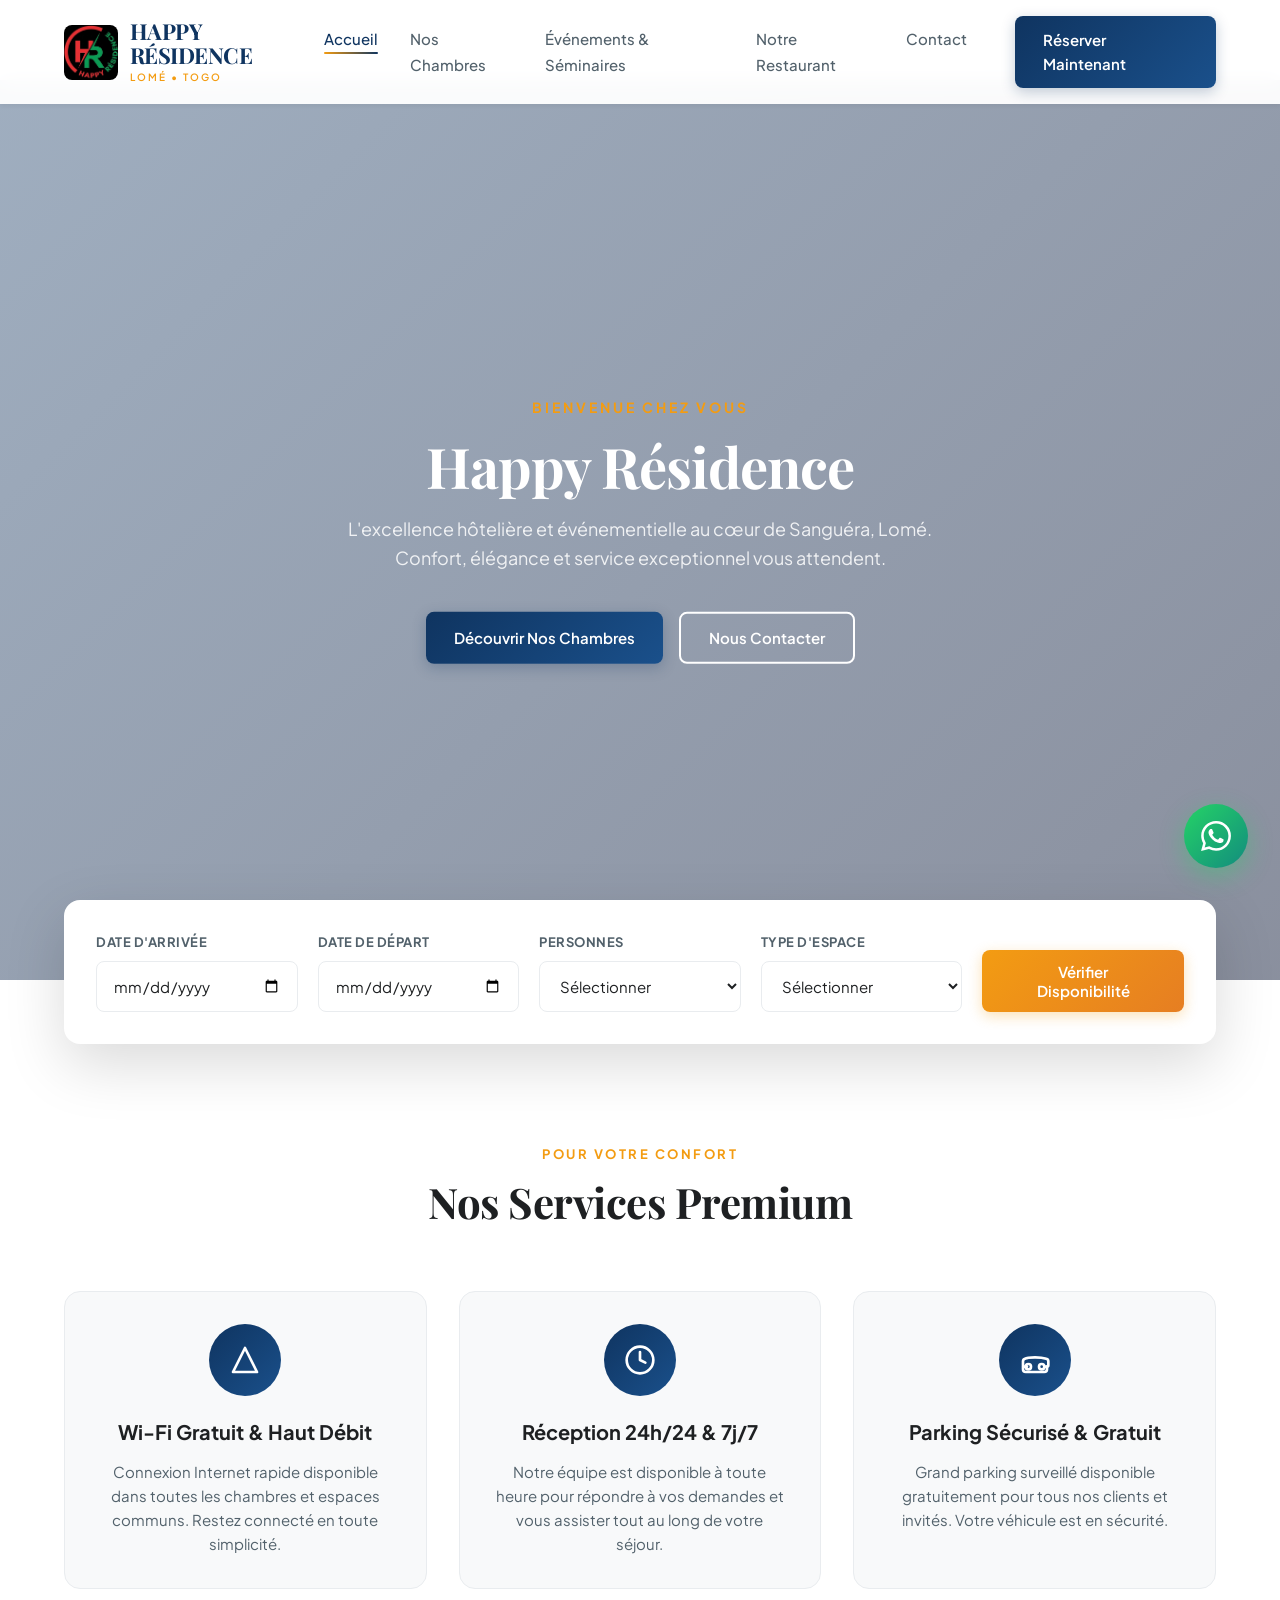
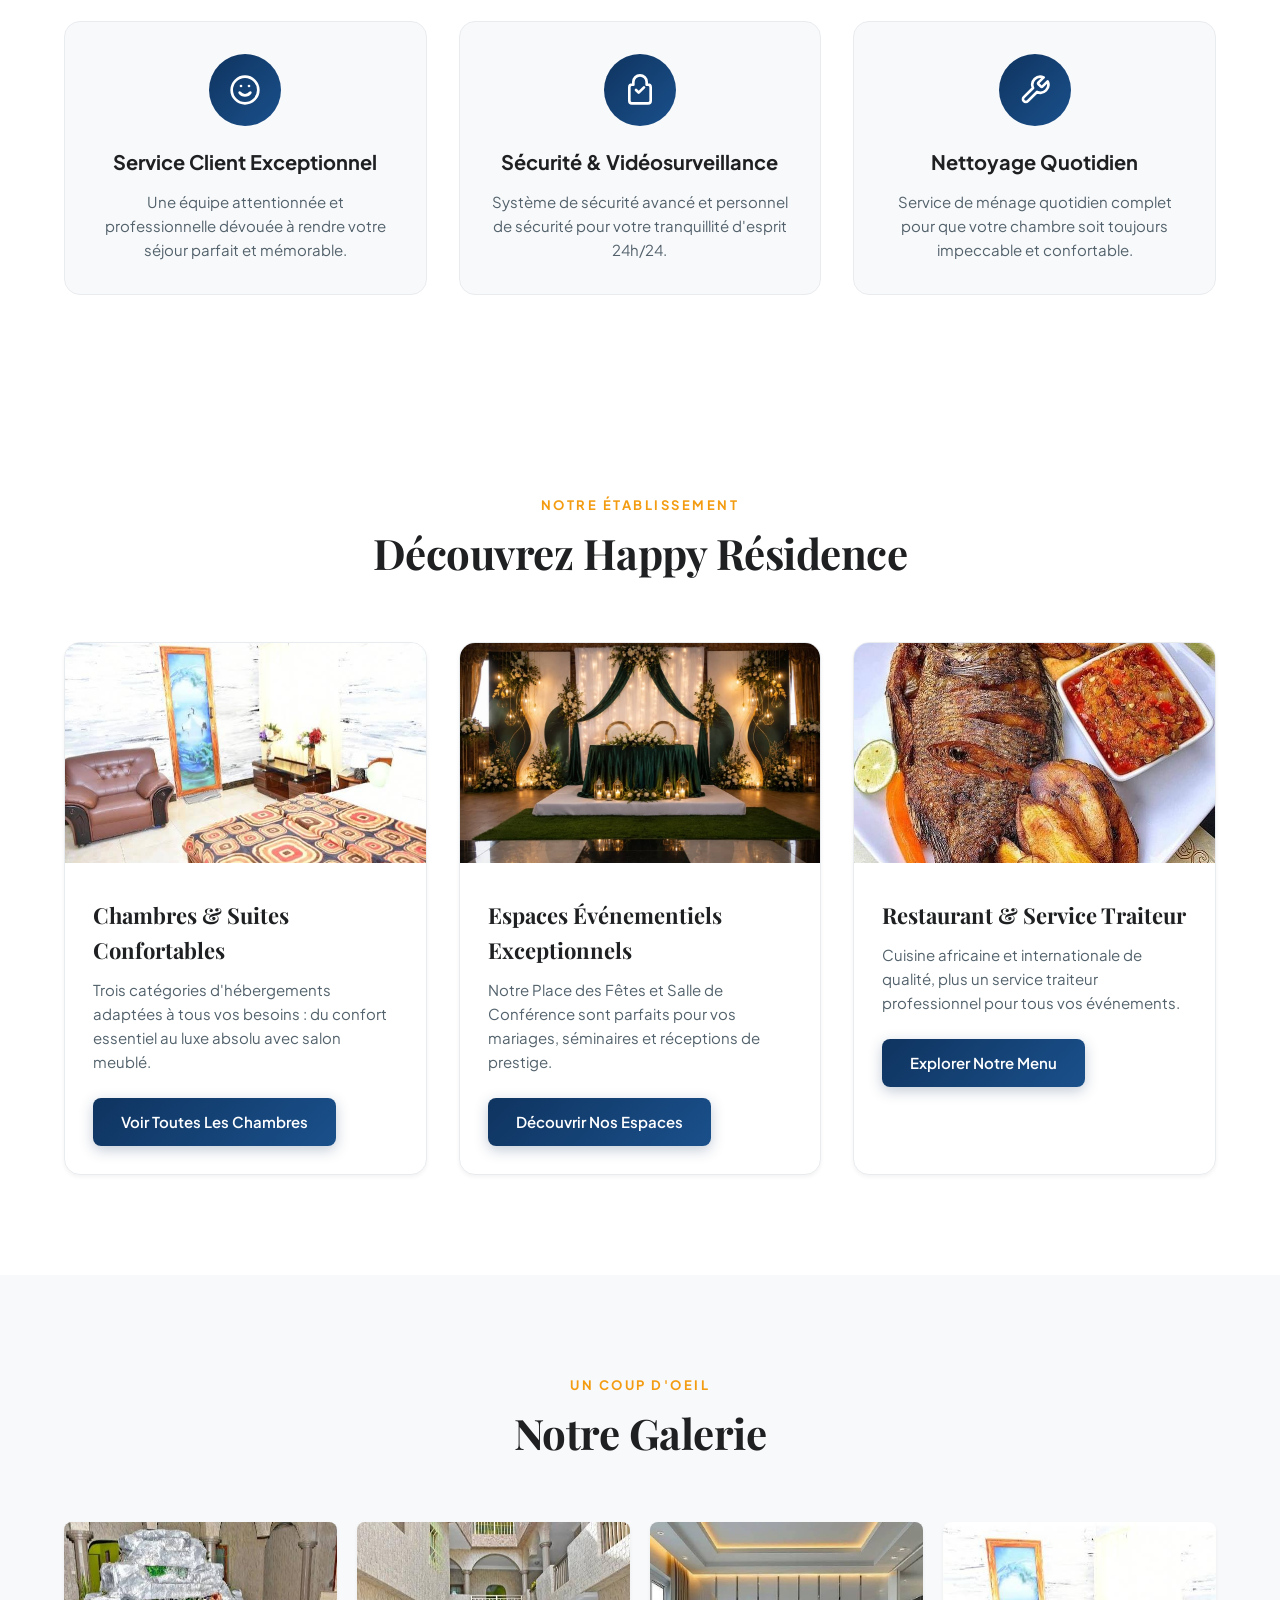
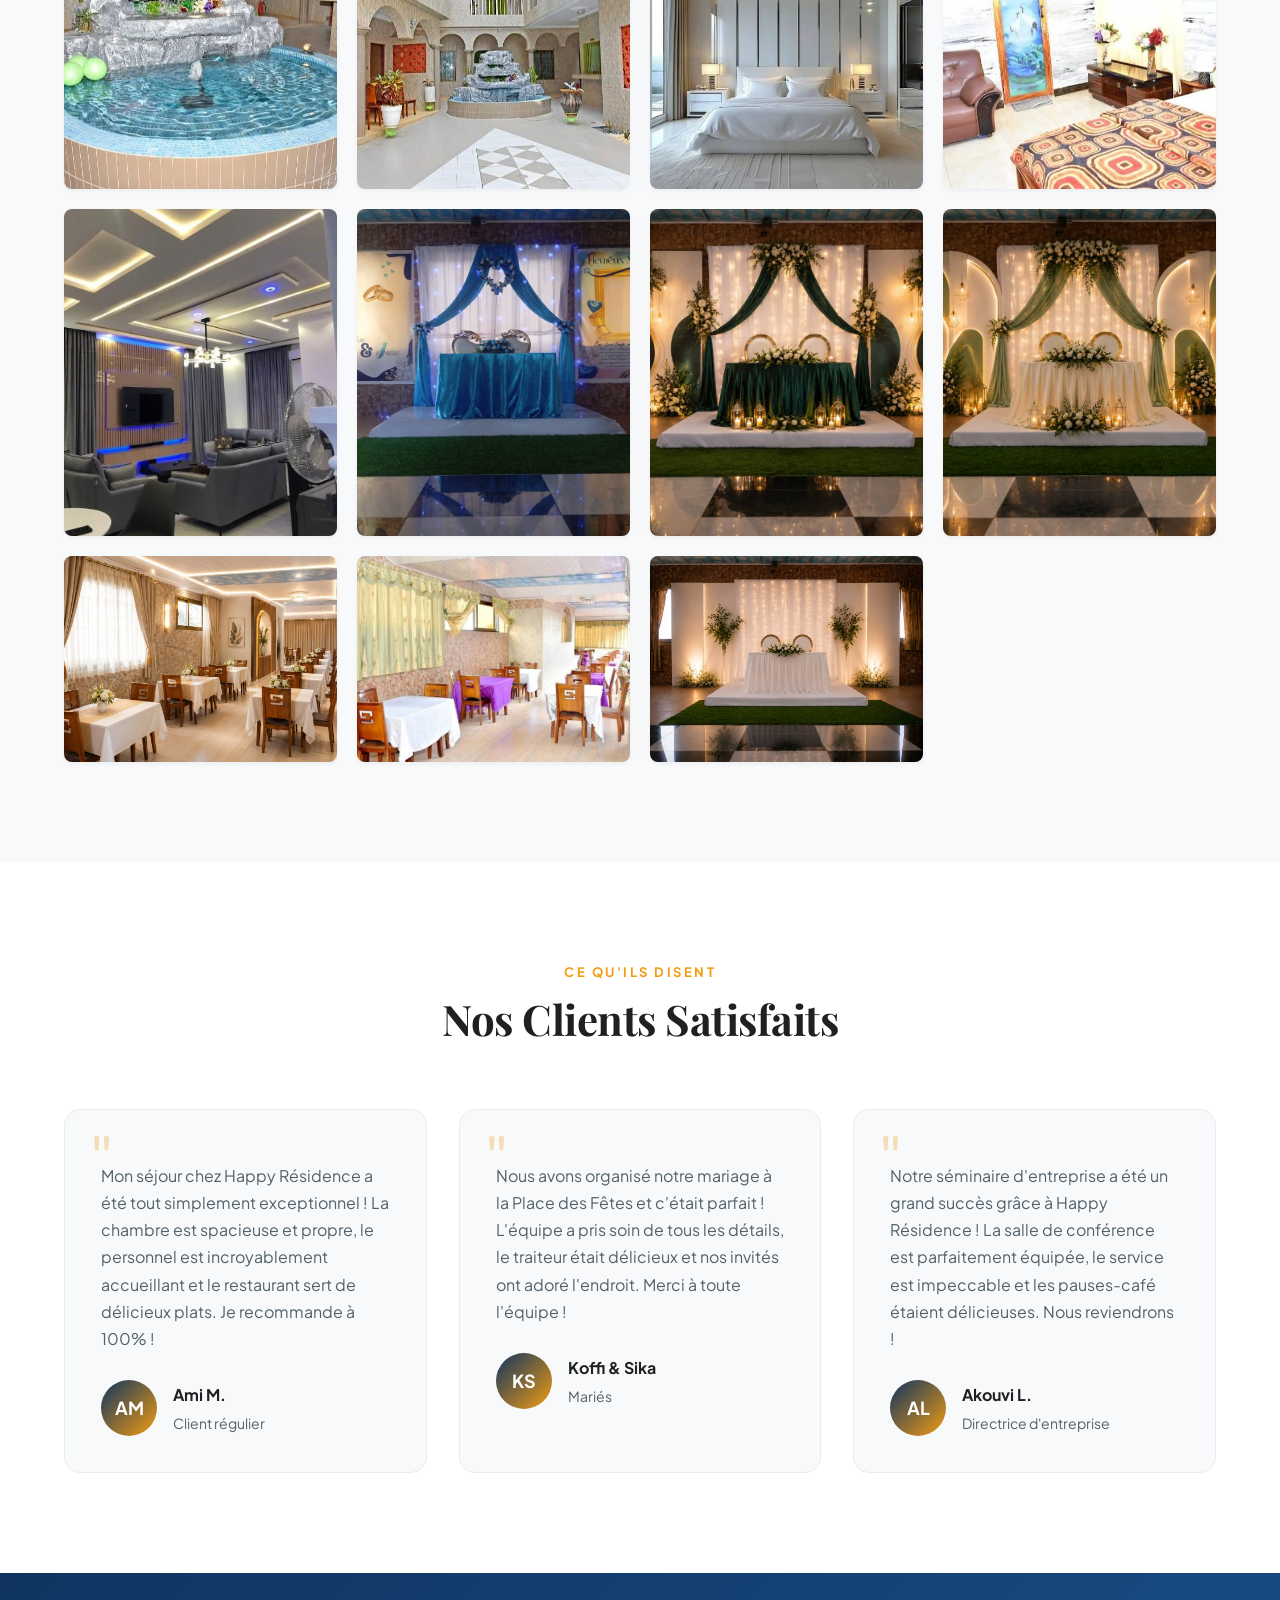
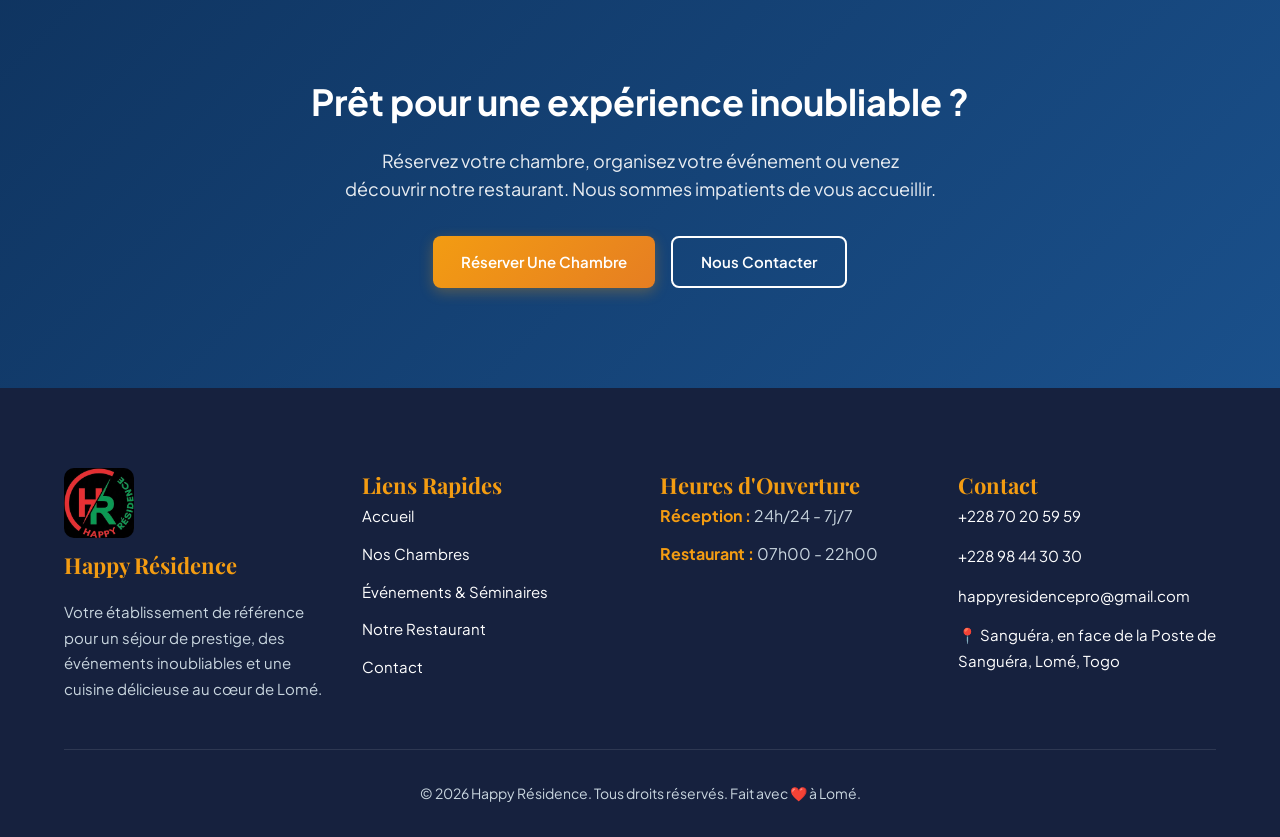
==== commit 34633ade: "Update index.html (user edits)" ====
--- a/index.html
+++ b/index.html
@@ -271,7 +271,7 @@
                     <img src="img/galerie/place_event.jpeg" alt="Place des fêtes" loading="lazy">
                 </div>
                 <div class="gallery-item">
-                    <img src="img/cuisine_afric/place_resto.jpeg" alt="Restaurant" loading="lazy">
+                    <img src="img/galerie/place_deco1.jpeg" alt="Restaurant" loading="lazy">
                 </div>
             </div>
         </div>
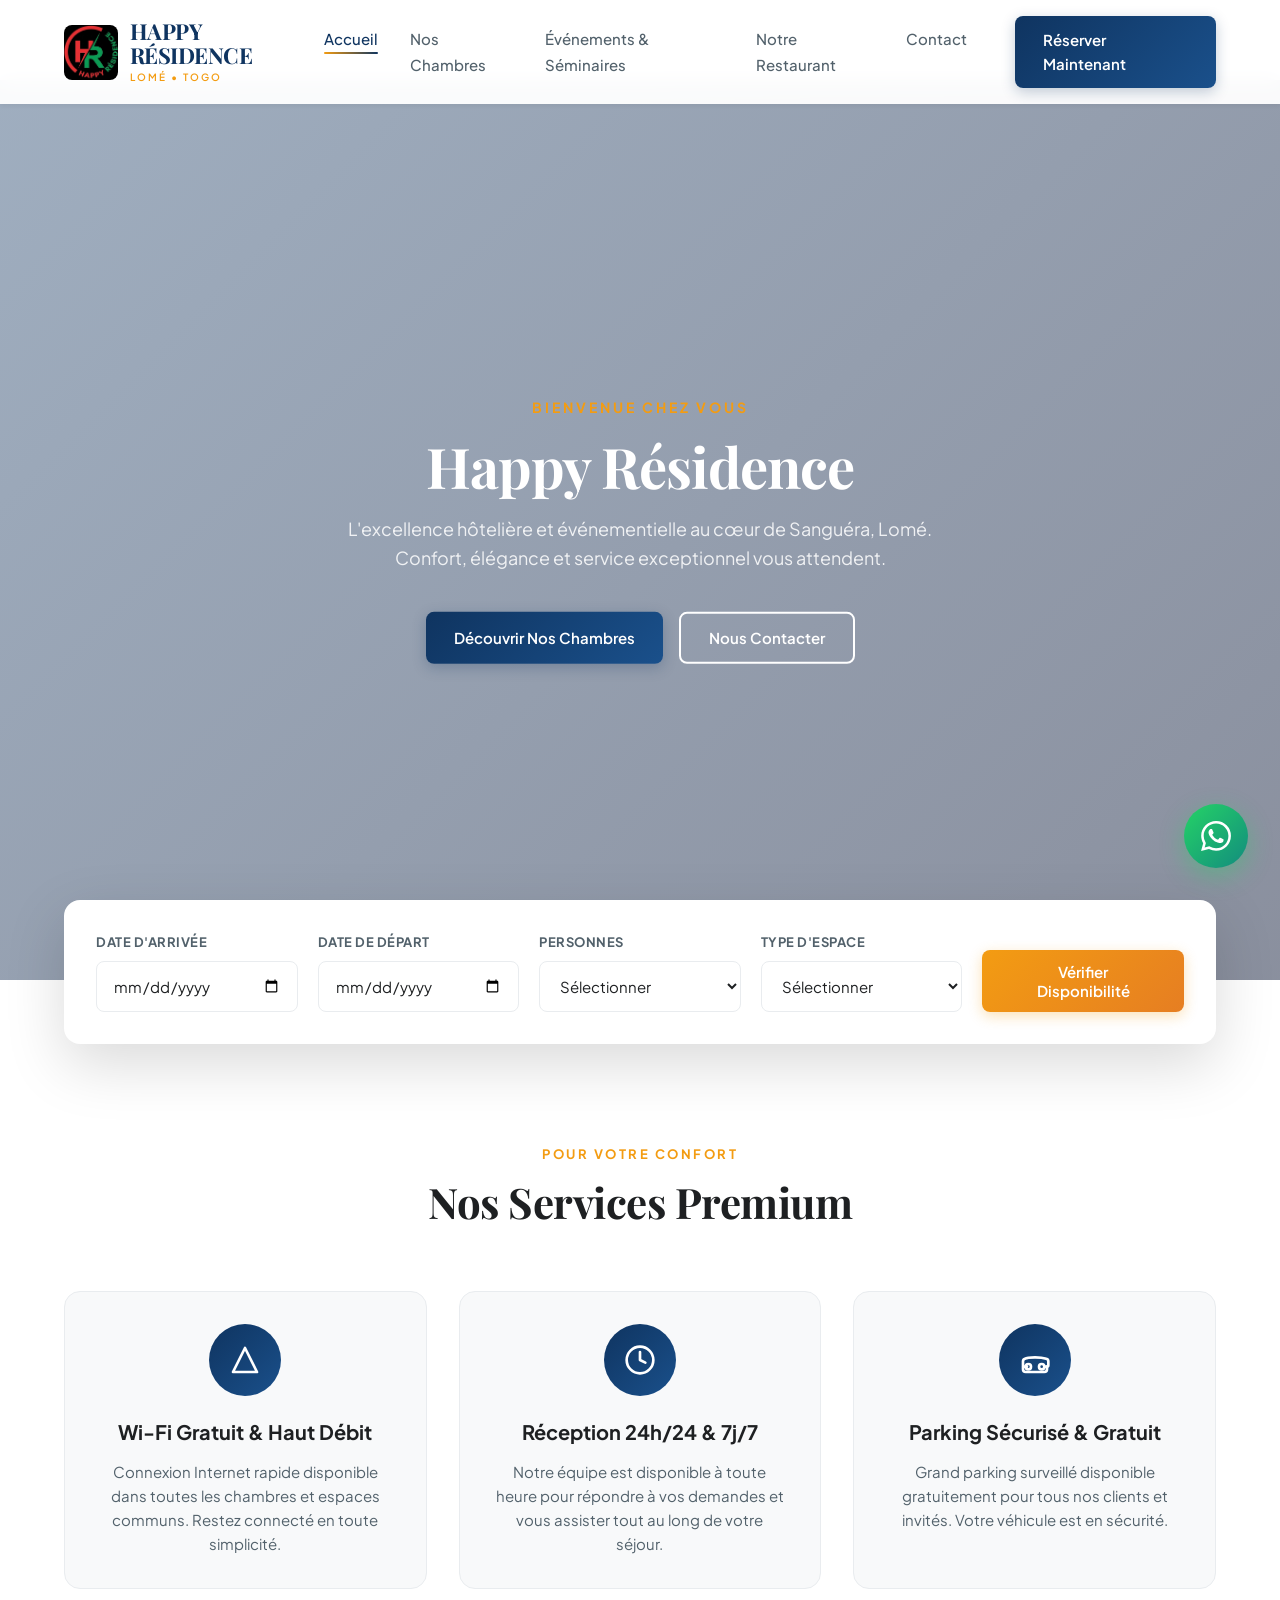
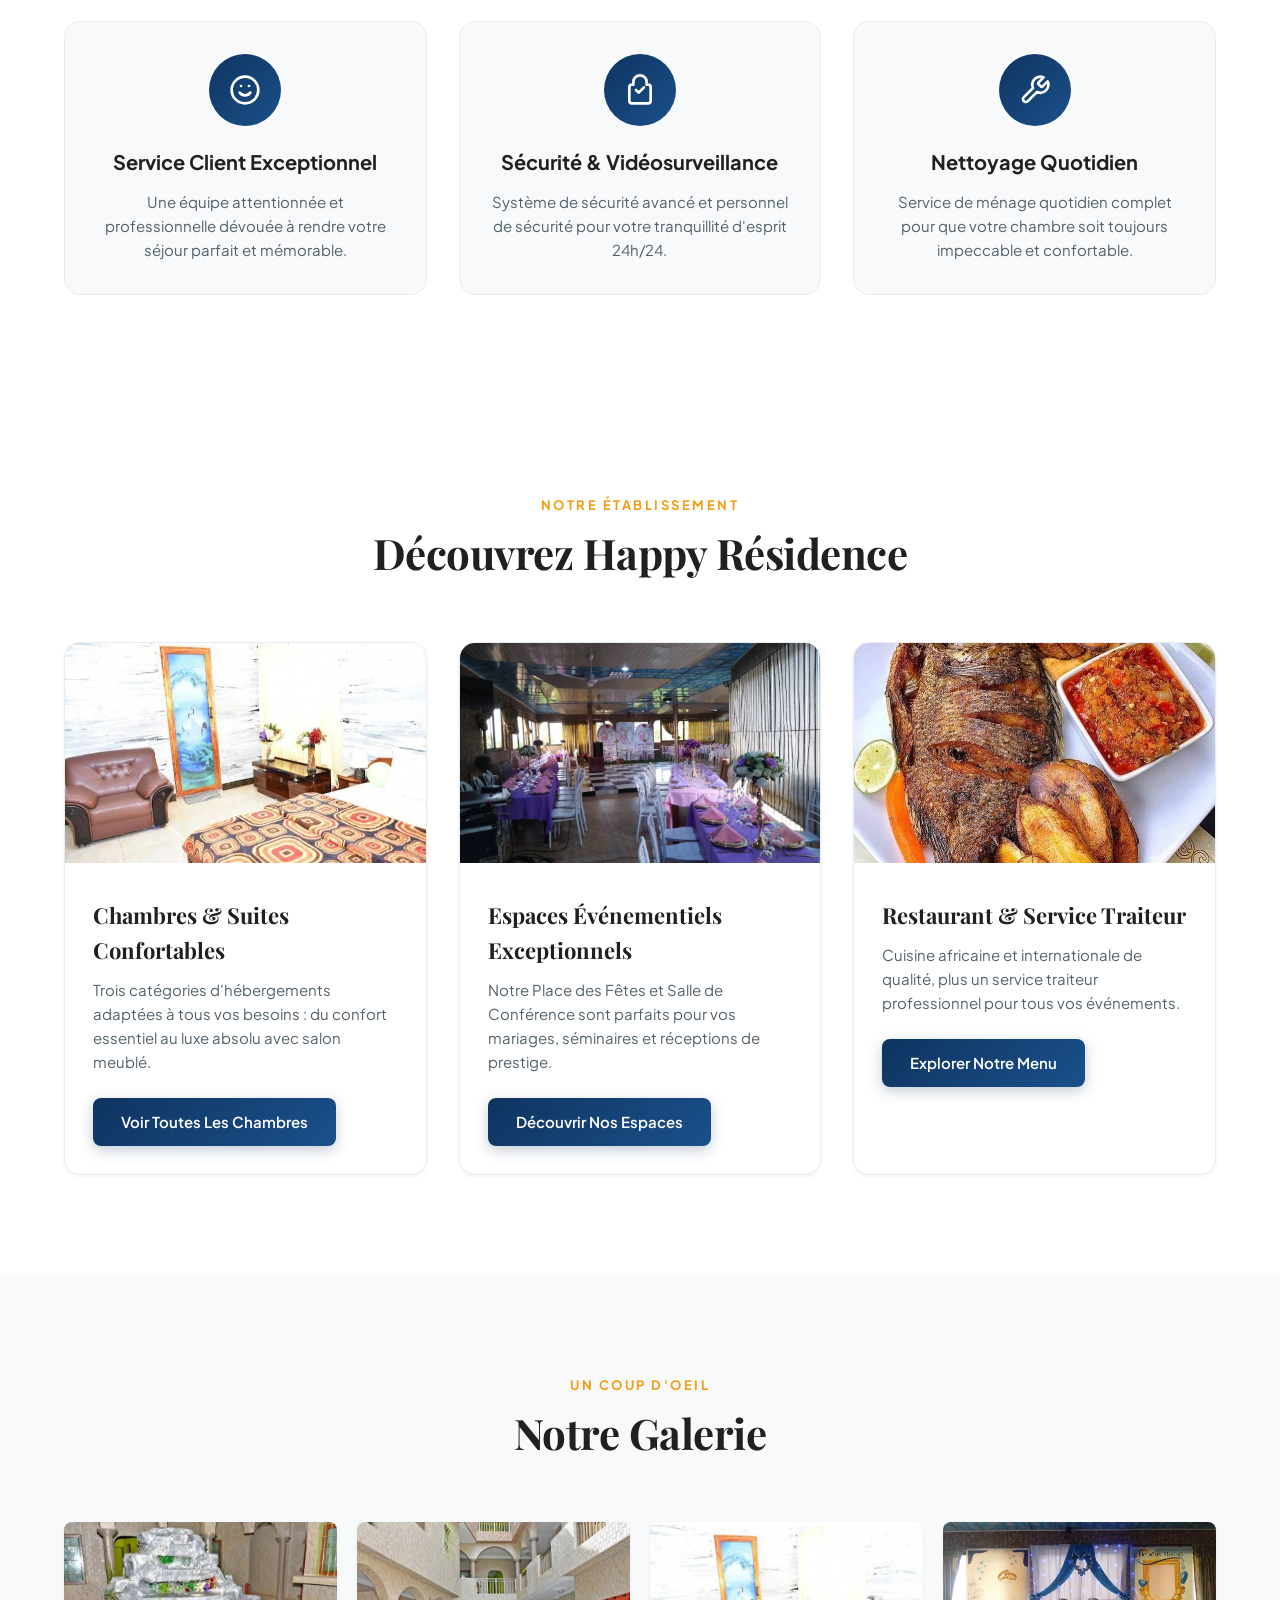
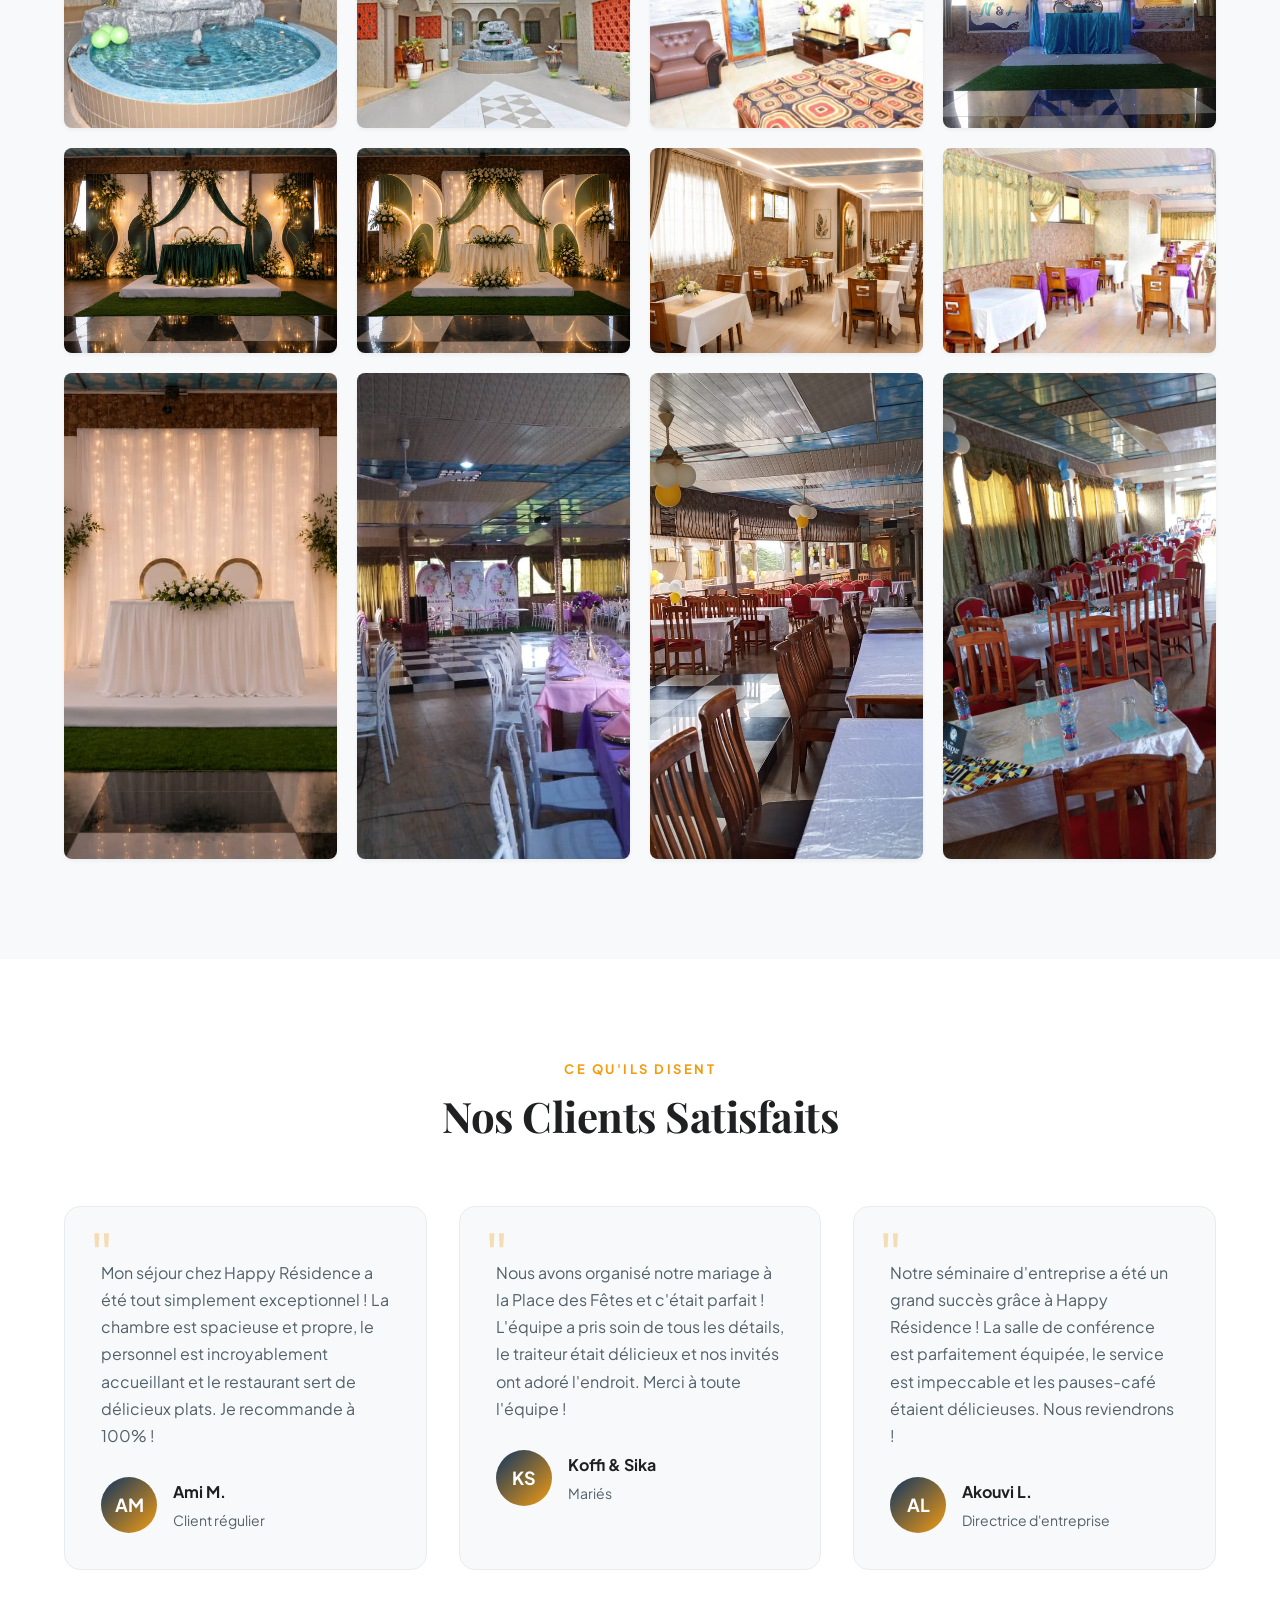
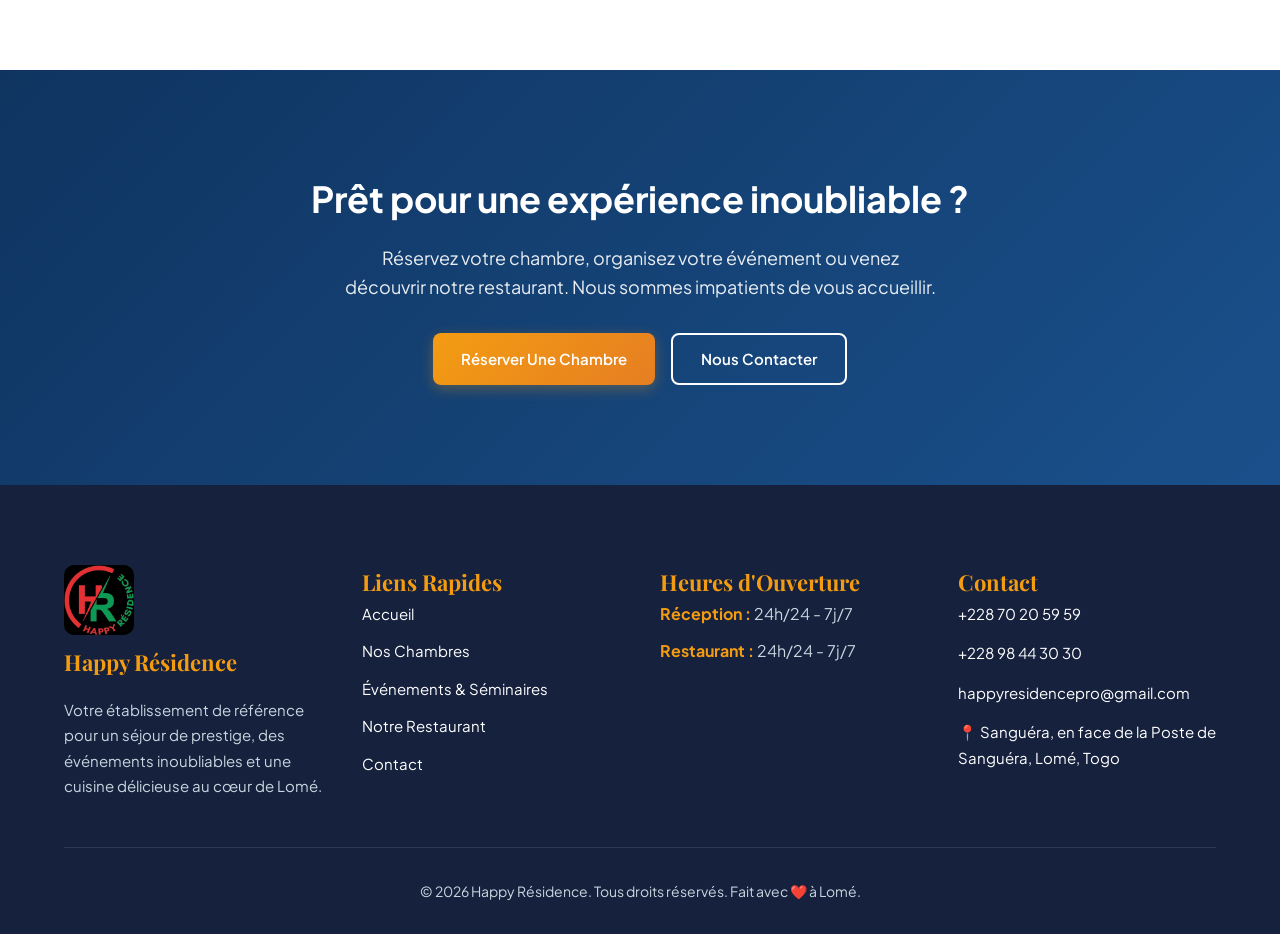
==== commit 3fa6a26f: "Mise à jour site Happy Résidence : tarifs chambres, menu restaurant, images, horaires 24h/24" ====
--- a/index.html
+++ b/index.html
@@ -12,6 +12,8 @@
     
     <link rel="stylesheet" href="css/style.css">
     <link rel="stylesheet" href="css/responsive.css">
+    <link rel="icon" type="image/jpeg" href="img/logo.jpeg">
+    <link rel="shortcut icon" href="img/logo.jpeg">
 </head>
 <body>
     <header class="header">
@@ -212,7 +214,7 @@
                 </article>
 
                 <article class="feature-card fade-in">
-                    <img src="img/galerie/place_deco2.jpeg" alt="Espaces événementiels" class="feature-image" loading="lazy">
+                    <img src="img/place_evenements/place1.jpeg" alt="Espaces événementiels" class="feature-image" loading="lazy">
                     <div class="feature-content">
                         <h3 class="feature-title">Espaces Événementiels Exceptionnels</h3>
                         <p class="feature-description">Notre Place des Fêtes et Salle de Conférence sont parfaits pour vos mariages, séminaires et réceptions de prestige.</p>
@@ -247,15 +249,9 @@
                     <img src="img/galerie/accueille2.jpeg" alt="Vue intérieure" loading="lazy">
                 </div>
                 <div class="gallery-item">
-                    <img src="img/galerie/chambre.jpeg" alt="Chambre simple" loading="lazy">
-                </div>
-                <div class="gallery-item">
                     <img src="img/galerie/chambre2.jpeg" alt="Chambre confort" loading="lazy">
                 </div>
                 <div class="gallery-item">
-                    <img src="img/galerie/appart.jpeg" alt="Appartement" loading="lazy">
-                </div>
-                <div class="gallery-item">
                     <img src="img/galerie/place_deco.jpeg" alt="Espace décoré" loading="lazy">
                 </div>
                 <div class="gallery-item">
@@ -272,6 +268,15 @@
                 </div>
                 <div class="gallery-item">
                     <img src="img/galerie/place_deco1.jpeg" alt="Restaurant" loading="lazy">
+                </div>
+                <div class="gallery-item">
+                    <img src="img/place_evenements/place1.jpeg" alt="Place événement 1" loading="lazy">
+                </div>
+                <div class="gallery-item">
+                    <img src="img/place_evenements/place2.jpeg" alt="Place événement 2" loading="lazy">
+                </div>
+                <div class="gallery-item">
+                    <img src="img/place_evenements/place3.jpeg" alt="Place événement 3" loading="lazy">
                 </div>
             </div>
         </div>
@@ -363,7 +368,7 @@
                     <h3 class="footer-title">Heures d'Ouverture</h3>
                     <ul class="footer-hours">
                         <li><strong>Réception :</strong> 24h/24 - 7j/7</li>
-                        <li><strong>Restaurant :</strong> 07h00 - 22h00</li>
+                        <li><strong>Restaurant :</strong> 24h/24 - 7j/7</li>
                     </ul>
                 </div>
 
--- a/css/style.css
+++ b/css/style.css
@@ -845,10 +845,20 @@
 }
 
 .menu-item-card-price {
-    font-size: 1.125rem;
+    font-size: 1rem;
     font-weight: 700;
     color: var(--accent-color);
-    white-space: nowrap;
+    white-space: normal;
+    text-align: right;
+    flex-shrink: 0;
+}
+
+.menu-item-card-header {
+    display: flex;
+    justify-content: space-between;
+    align-items: flex-start;
+    gap: 12px;
+    margin-bottom: 0.75rem;
 }
 
 .menu-item-card-desc {
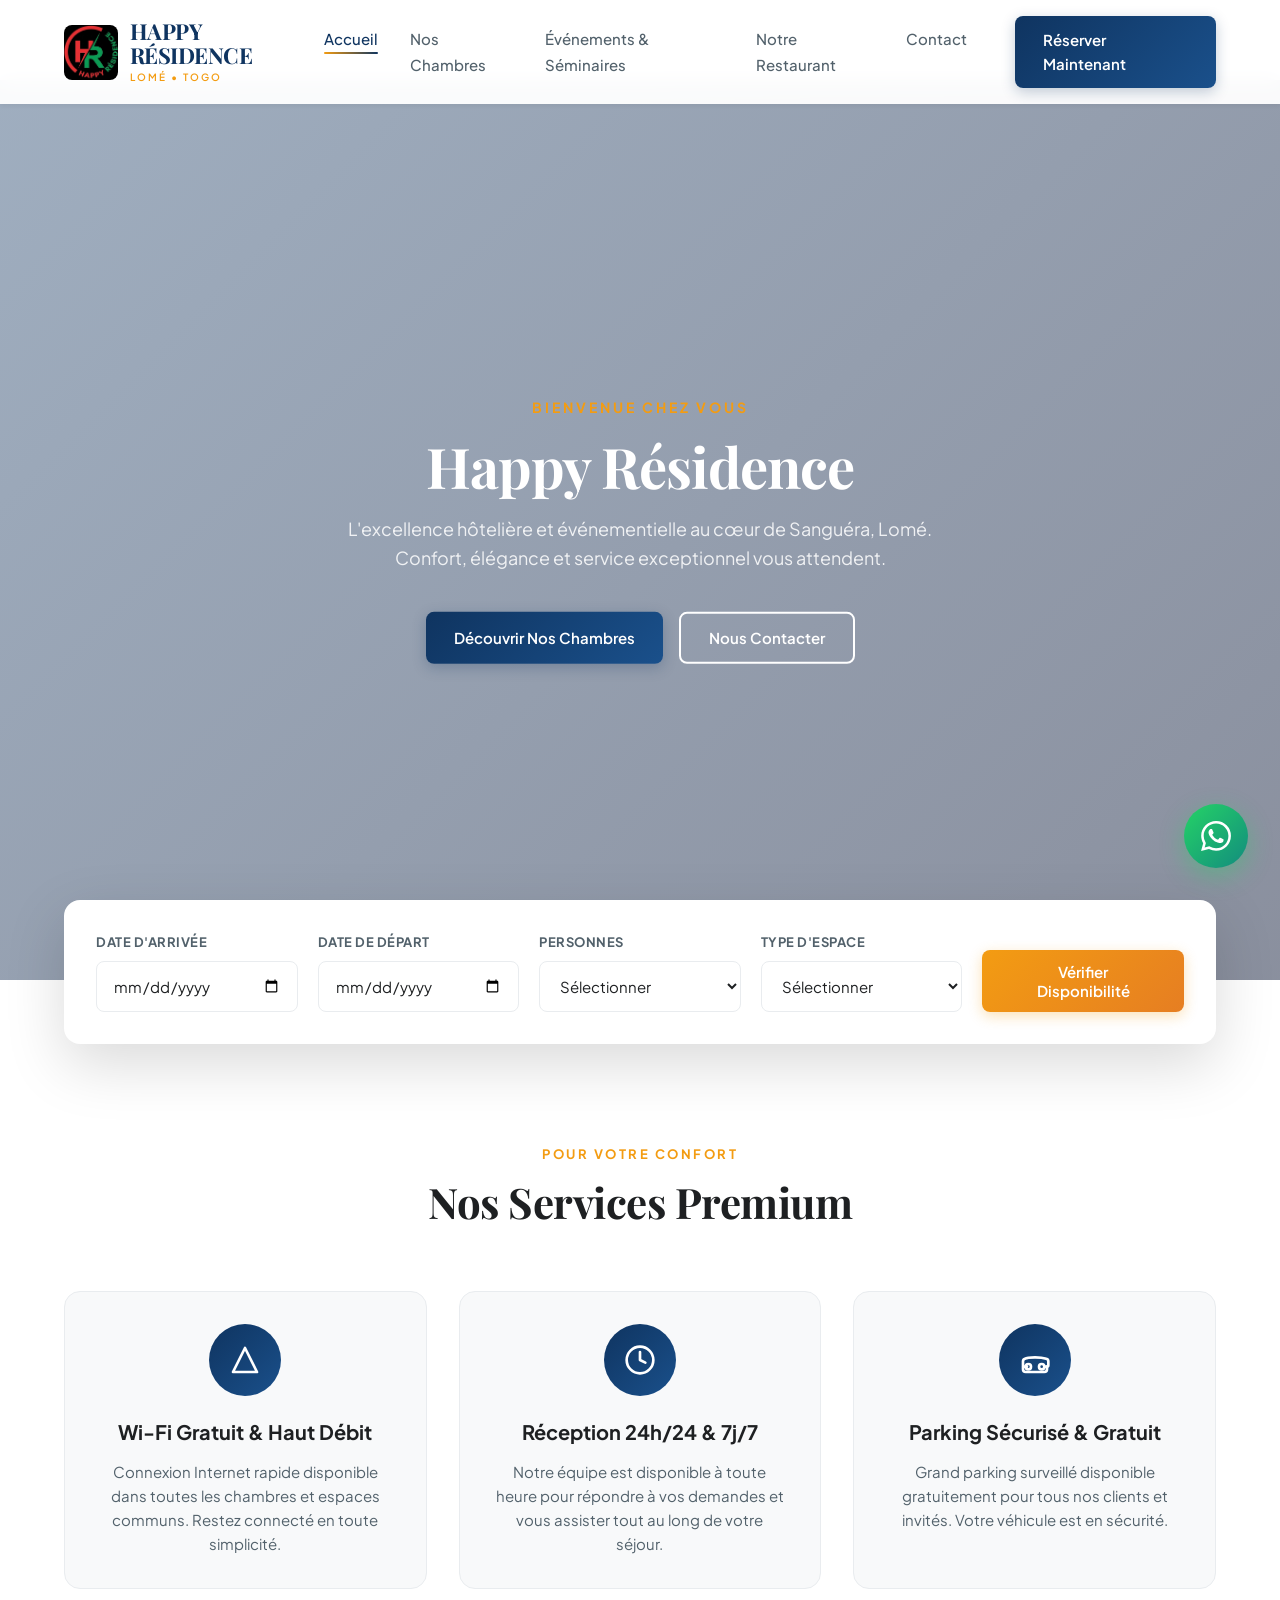
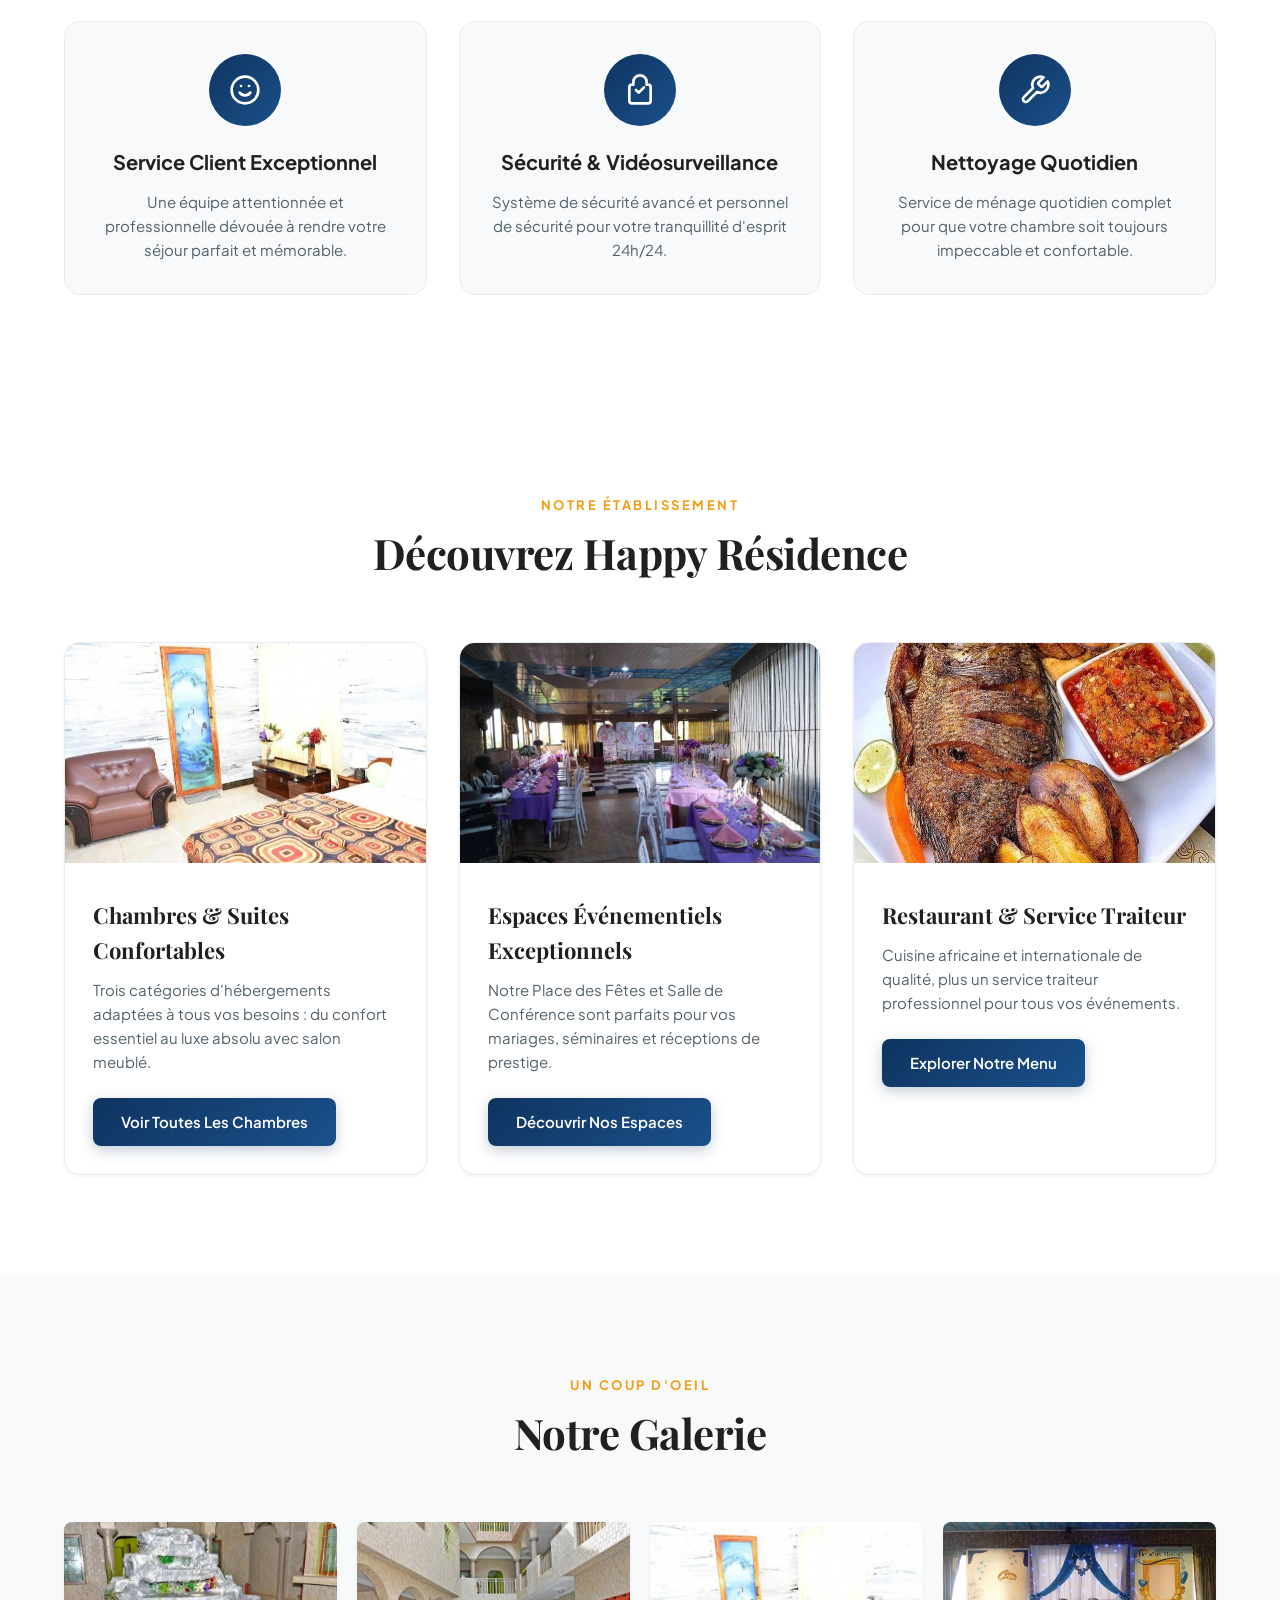
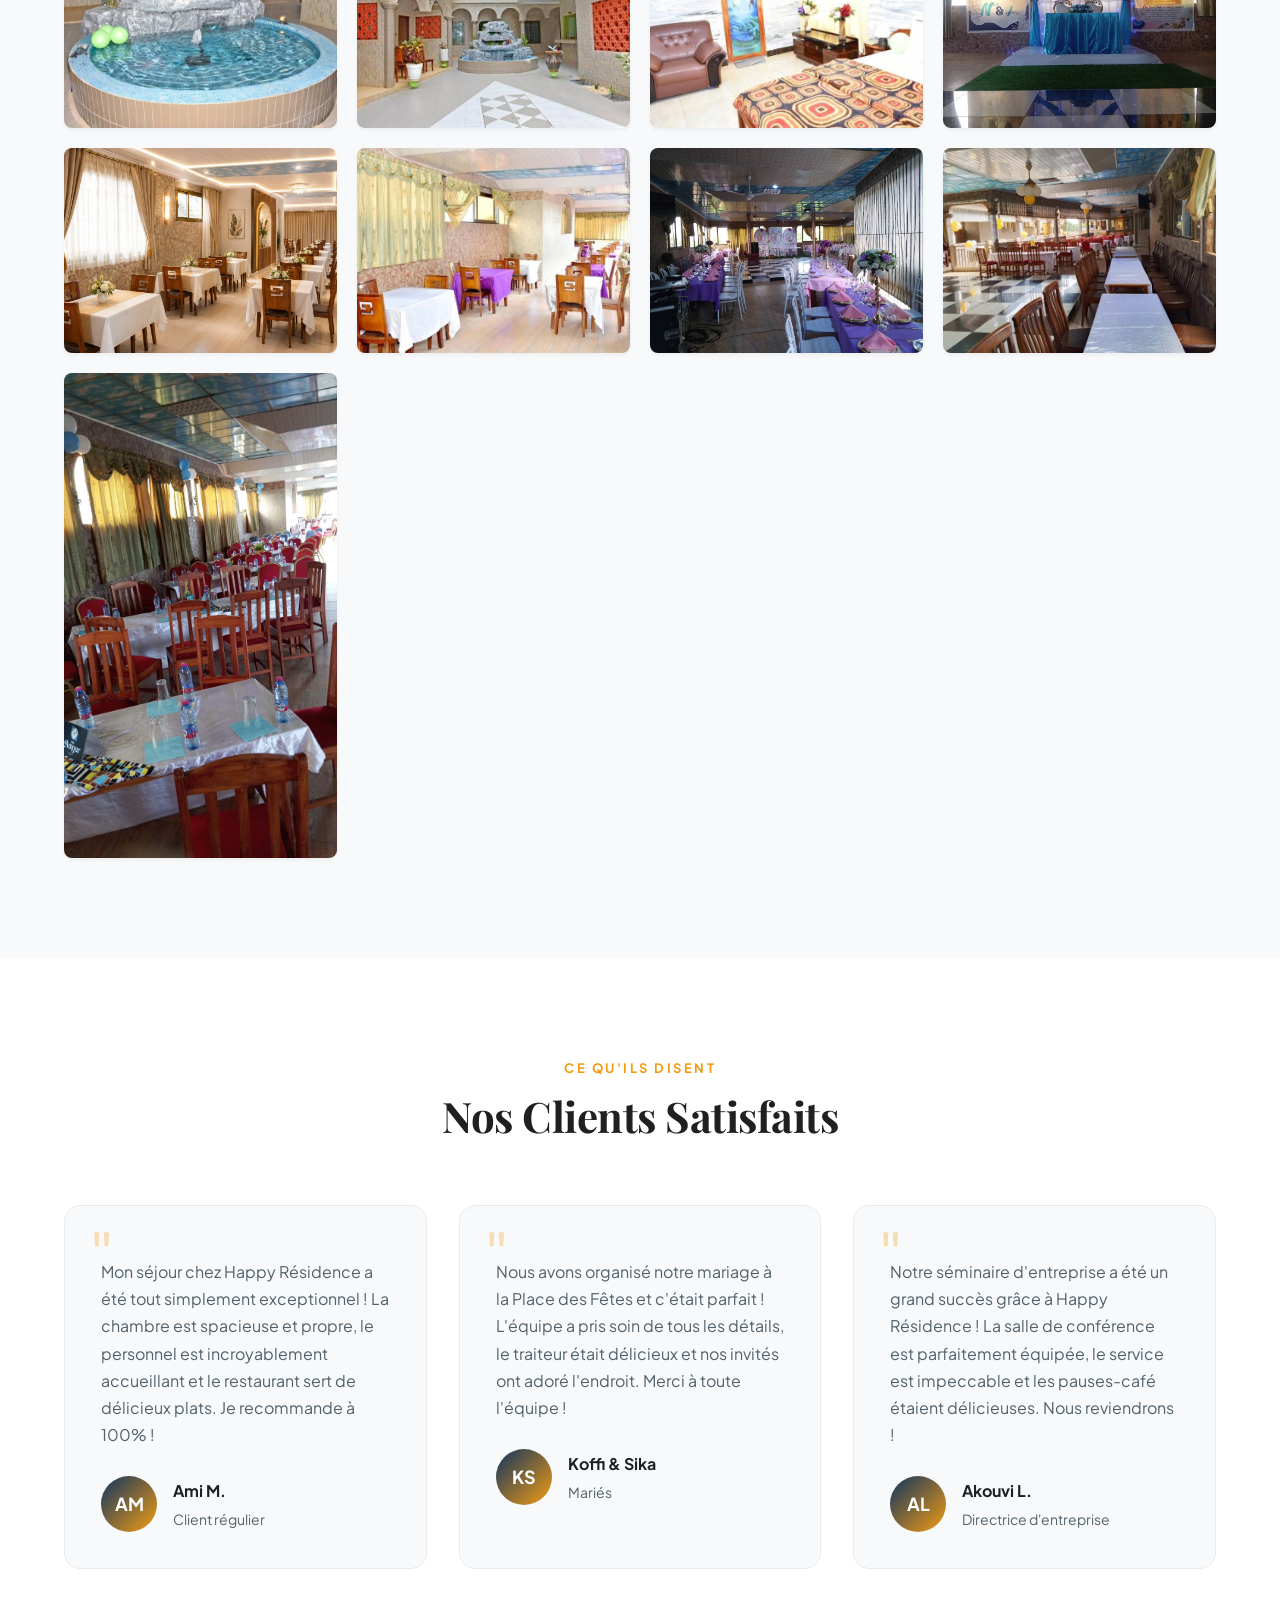
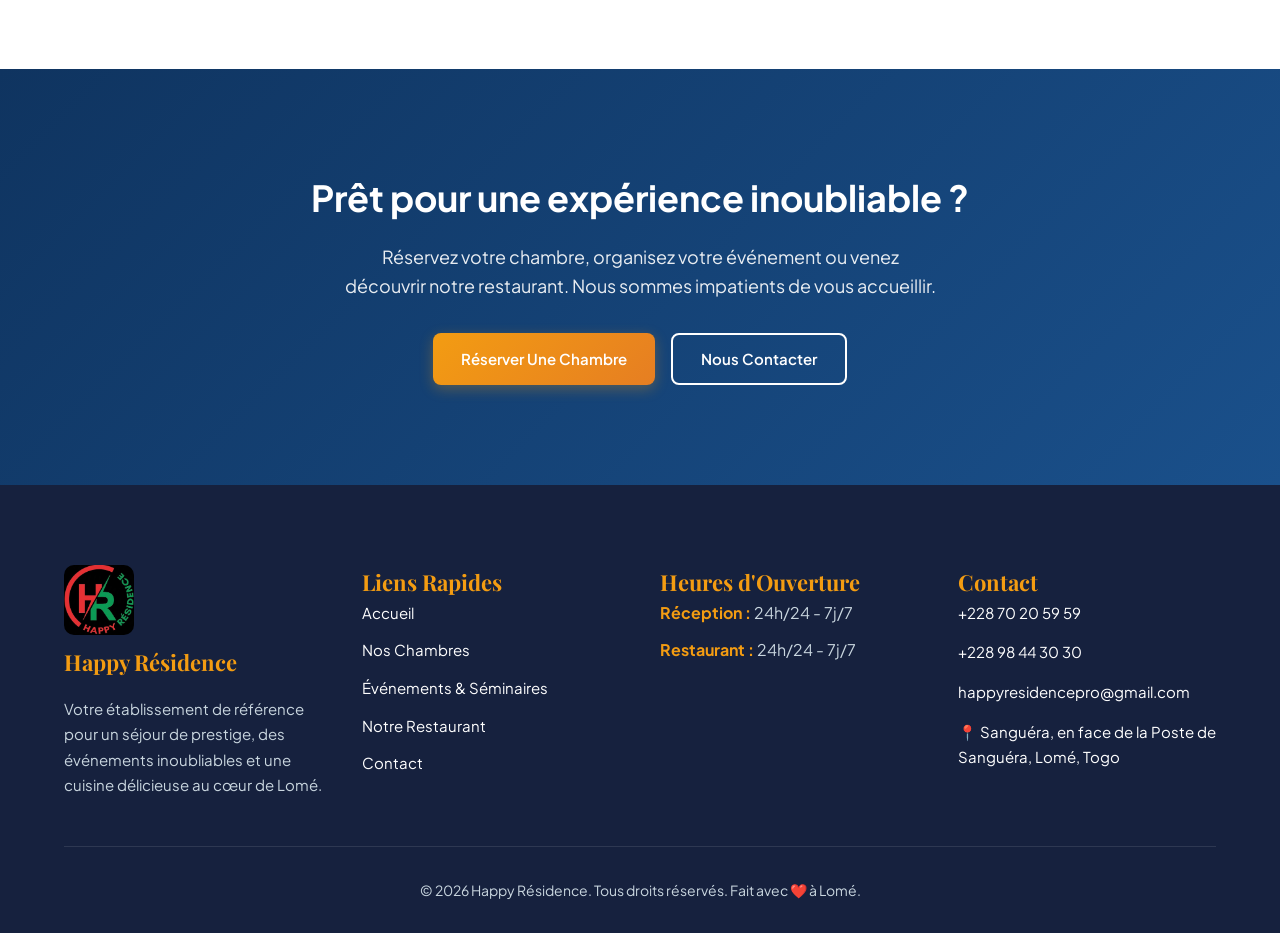
==== commit 577ba9a5: "Supprimer les images place_deco1, place_deco2 et place_deco3 et leur références dans index.html" ====
--- a/index.html
+++ b/index.html
@@ -255,19 +255,10 @@
                     <img src="img/galerie/place_deco.jpeg" alt="Espace décoré" loading="lazy">
                 </div>
                 <div class="gallery-item">
-                    <img src="img/galerie/place_deco2.jpeg" alt="Espace événementiel" loading="lazy">
-                </div>
-                <div class="gallery-item">
-                    <img src="img/galerie/place_deco3.jpeg" alt="Salle décorée" loading="lazy">
-                </div>
-                <div class="gallery-item">
                     <img src="img/galerie/place_deco4.jpeg" alt="Décoration événementiel" loading="lazy">
                 </div>
                 <div class="gallery-item">
                     <img src="img/galerie/place_event.jpeg" alt="Place des fêtes" loading="lazy">
-                </div>
-                <div class="gallery-item">
-                    <img src="img/galerie/place_deco1.jpeg" alt="Restaurant" loading="lazy">
                 </div>
                 <div class="gallery-item">
                     <img src="img/place_evenements/place1.jpeg" alt="Place événement 1" loading="lazy">
